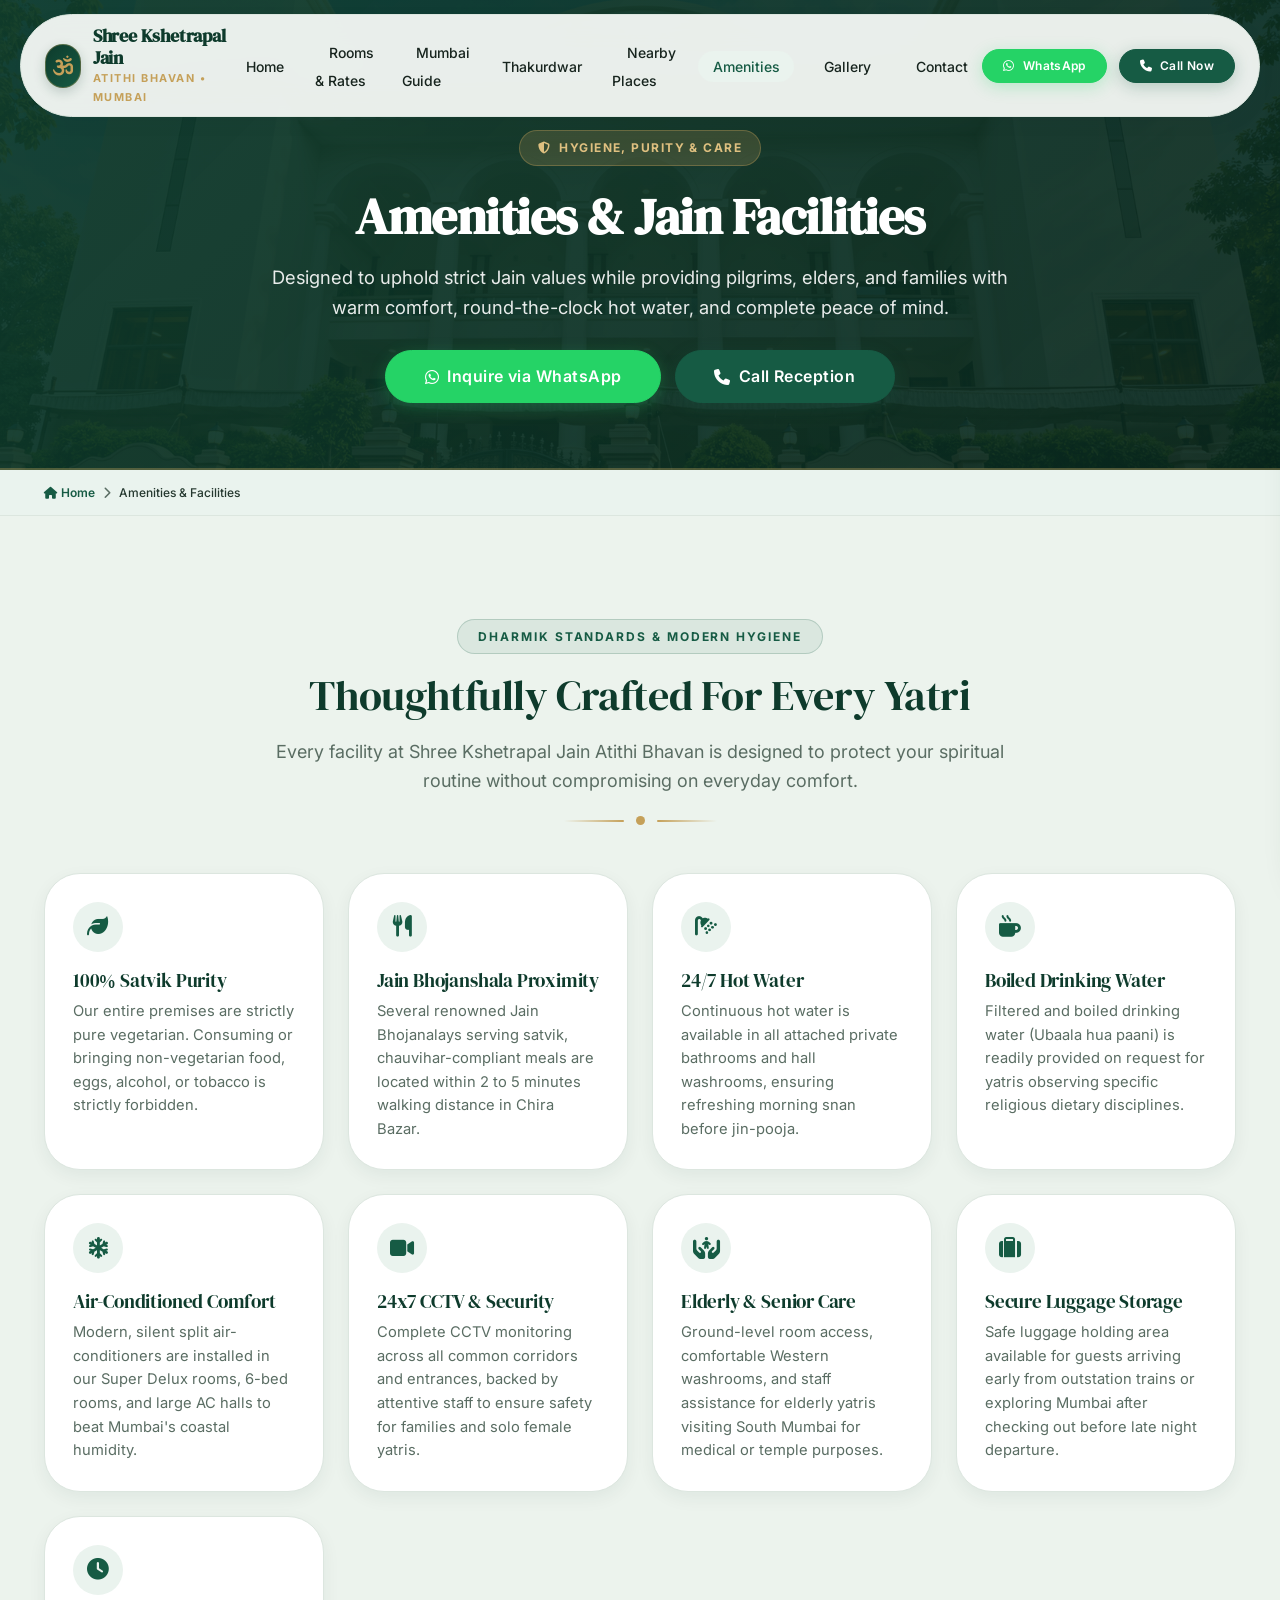
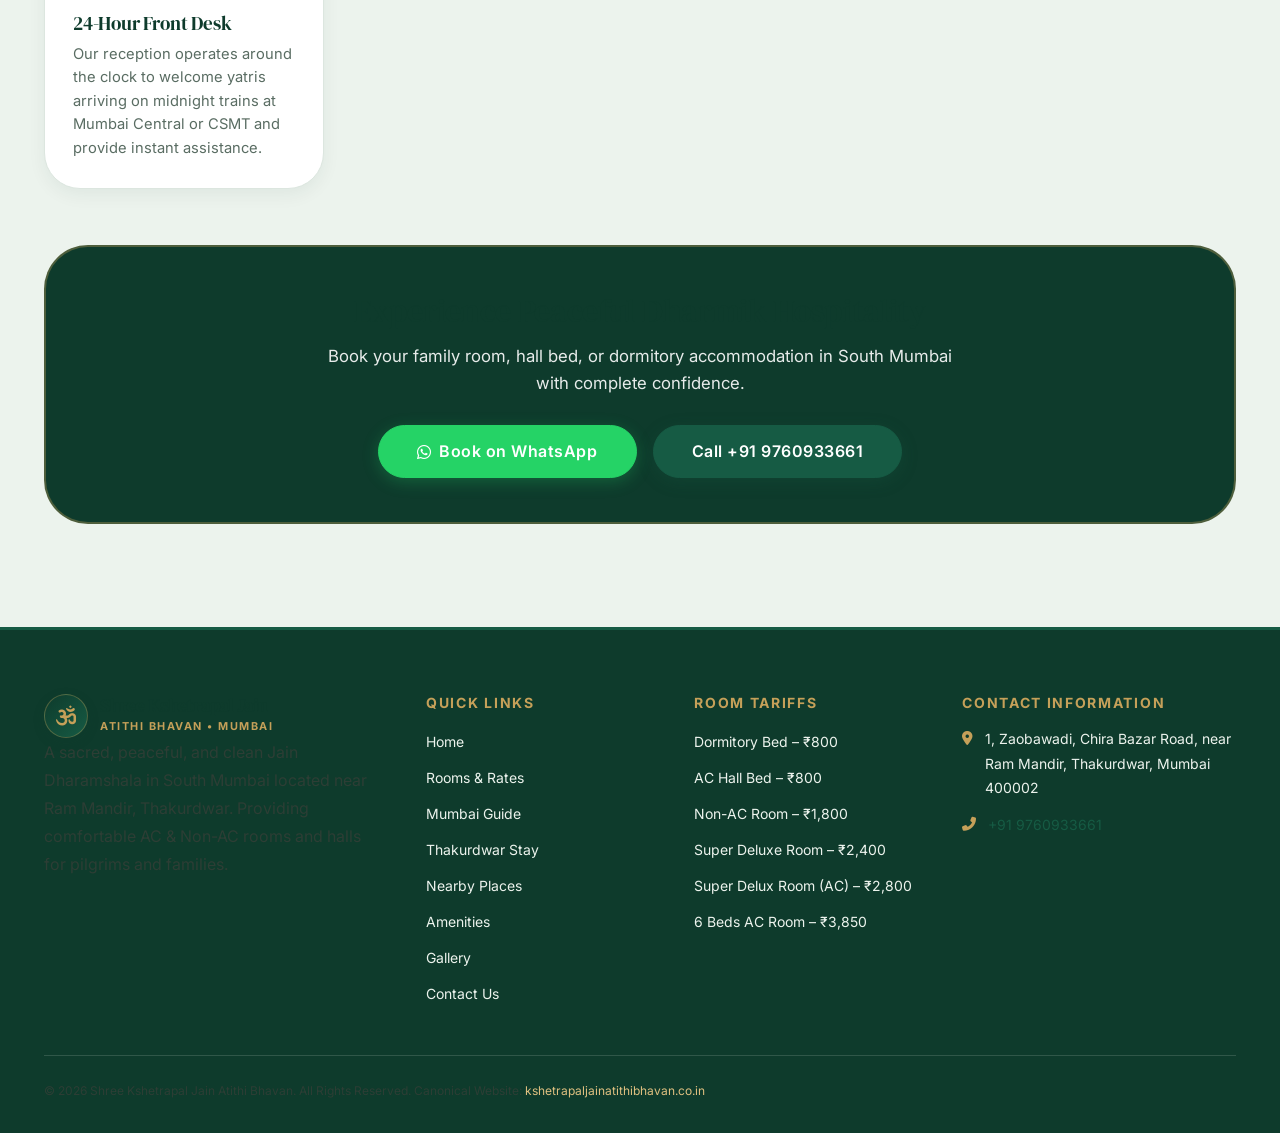
==== amenities/index.html @ 5bf6bfd5 "feat: complete website redesign, canonical domain consolidation, and multi-page local SEO architectu" ====
<!DOCTYPE html>
<html lang="en">
<head>
  <meta charset="UTF-8">
  <meta name="viewport" content="width=device-width, initial-scale=1.0">

  <!-- SEO Meta Tags -->
  <title>Amenities & Jain Facilities | Shree Kshetrapal Jain Atithi Bhavan Mumbai</title>
  <meta name="title" content="Amenities & Jain Facilities | Shree Kshetrapal Jain Atithi Bhavan Mumbai">
  <meta name="description" content="Discover guest amenities at Shree Kshetrapal Jain Atithi Bhavan, Thakurdwar: 24/7 hot water, satvik environment, boiled water, CCTV security, and Jain bhojanshala access.">
  <meta name="keywords" content="Jain friendly accommodation Mumbai, satvik food near Dharamshala, boiled drinking water Jain stay, elder friendly Dharamshala Mumbai, 24 hour hot water Dharamshala">
  <meta name="robots" content="index, follow, max-image-preview:large, max-snippet:-1, max-video-preview:-1">
  <link rel="canonical" href="https://www.kshetrapaljainatithibhavan.co.in/amenities/">

  <!-- Open Graph -->
  <meta property="og:type" content="article">
  <meta property="og:url" content="https://www.kshetrapaljainatithibhavan.co.in/amenities/">
  <meta property="og:title" content="Amenities & Jain Facilities | Shree Kshetrapal Jain Atithi Bhavan Mumbai">
  <meta property="og:description" content="Hygienic, comfortable, and spiritually compliant facilities for yatris and families in South Mumbai.">
  <meta property="og:image" content="https://www.kshetrapaljainatithibhavan.co.in/images/hero-bg.png">

  <!-- Fonts & Icons -->
  <link rel="preconnect" href="https://fonts.googleapis.com">
  <link rel="preconnect" href="https://fonts.gstatic.com" crossorigin>
  <link href="https://fonts.googleapis.com/css2?family=DM+Serif+Display:ital@0;1&family=Inter:wght@300;400;500;600;700&display=swap" rel="stylesheet">
  <link rel="stylesheet" href="https://cdnjs.cloudflare.com/ajax/libs/font-awesome/6.4.0/css/all.min.css">

  <!-- Stylesheets -->
  <link rel="stylesheet" href="../css/variables.css">
  <link rel="stylesheet" href="../css/base.css">
  <link rel="stylesheet" href="../css/components.css">
  <link rel="stylesheet" href="../css/responsive.css">

  <!-- Structured Data: BreadcrumbList -->
  <script type="application/ld+json">
  {
    "@context": "https://schema.org",
    "@type": "BreadcrumbList",
    "itemListElement": [
      {
        "@type": "ListItem",
        "position": 1,
        "name": "Home",
        "item": "https://www.kshetrapaljainatithibhavan.co.in/"
      },
      {
        "@type": "ListItem",
        "position": 2,
        "name": "Amenities & Facilities",
        "item": "https://www.kshetrapaljainatithibhavan.co.in/amenities/"
      }
    ]
  }
  </script>

  <script src="../js/number-change.js"></script>
</head>
<body>

  <!-- Sticky Nav -->
  <nav class="site-nav" id="siteNav">
    <div class="nav-container">
      <a href="../" class="brand-logo" aria-label="Shree Kshetrapal Jain Atithi Bhavan Home">
        <div class="brand-icon"><i class="fas fa-om"></i></div>
        <div class="brand-text">
          <span class="brand-name">Shree Kshetrapal Jain</span>
          <span class="brand-tagline">Atithi Bhavan • Mumbai</span>
        </div>
      </a>

      <ul class="nav-menu" id="navMenu">
        <li><a href="../" class="nav-link">Home</a></li>
        <li><a href="../rooms/" class="nav-link">Rooms & Rates</a></li>
        <li><a href="../jain-accommodation-mumbai/" class="nav-link">Mumbai Guide</a></li>
        <li><a href="../jain-stay-thakurdwar/" class="nav-link">Thakurdwar</a></li>
        <li><a href="../nearby-places/" class="nav-link">Nearby Places</a></li>
        <li><a href="./" class="nav-link active">Amenities</a></li>
        <li><a href="../gallery/" class="nav-link">Gallery</a></li>
        <li><a href="../contact/" class="nav-link">Contact</a></li>
      </ul>

      <div class="nav-actions">
        <a href="https://wa.me/919760933661?text=Hello%2C%20I%20want%20to%20know%20about%20room%20availability%20and%20booking" target="_blank" class="btn btn-whatsapp btn-sm nav-btn-wa" aria-label="Chat on WhatsApp"><i class="fab fa-whatsapp"></i><span class="nav-btn-text"> WhatsApp</span></a>
        <a href="tel:+919760933661" class="btn btn-primary btn-sm nav-btn-call" aria-label="Call Reception"><i class="fas fa-phone"></i><span class="nav-btn-text"> Call Now</span></a>
        <button class="nav-toggle" id="navToggle" aria-label="Toggle Navigation Menu"><i class="fas fa-bars"></i></button>
      </div>
    </div>
  </nav>

  <!-- Mobile Offcanvas Drawer -->
  <div class="drawer-overlay" id="drawerOverlay"></div>
  <aside class="mobile-drawer" id="mobileDrawer" aria-label="Mobile Menu">
    <div class="drawer-header">
      <div class="brand-text">
        <span class="brand-name">Shree Kshetrapal Jain</span>
        <span class="brand-tagline">Atithi Bhavan</span>
      </div>
      <button class="drawer-close" id="drawerClose" aria-label="Close Menu"><i class="fas fa-times"></i></button>
    </div>
    <ul class="drawer-menu">
      <li><a href="../" class="drawer-link"><i class="fas fa-home"></i> <span>Home</span></a></li>
      <li><a href="../rooms/" class="drawer-link"><i class="fas fa-bed"></i> <span>Rooms & Rates</span></a></li>
      <li><a href="../jain-accommodation-mumbai/" class="drawer-link"><i class="fas fa-map-marked-alt"></i> <span>Mumbai Guide</span></a></li>
      <li><a href="../jain-stay-thakurdwar/" class="drawer-link"><i class="fas fa-landmark"></i> <span>Thakurdwar Stay</span></a></li>
      <li><a href="../nearby-places/" class="drawer-link"><i class="fas fa-compass"></i> <span>Nearby Places</span></a></li>
      <li><a href="./" class="drawer-link active"><i class="fas fa-concierge-bell"></i> <span>Amenities</span></a></li>
      <li><a href="../gallery/" class="drawer-link"><i class="fas fa-images"></i> <span>Photo Gallery</span></a></li>
      <li><a href="../faq/" class="drawer-link"><i class="fas fa-question-circle"></i> <span>Pilgrim FAQ</span></a></li>
      <li><a href="../contact/" class="drawer-link"><i class="fas fa-phone-alt"></i> <span>Contact & Directions</span></a></li>
    </ul>
    <div class="drawer-actions">
      <a href="tel:+919760933661" class="btn btn-primary"><i class="fas fa-phone me-2"></i> Call +91 9760933661</a>
      <a href="https://wa.me/919760933661?text=Hello%2C%20I%20want%20to%20know%20about%20room%20availability%20and%20booking" target="_blank" class="btn btn-whatsapp"><i class="fab fa-whatsapp me-2"></i> WhatsApp Booking</a>
    </div>
  </aside>

  <!-- Subpage Hero Banner -->
  <header class="subpage-hero">
    <div class="subpage-hero-container">
      <span class="subpage-badge"><i class="fas fa-shield-halved"></i> Hygiene, Purity & Care</span>
      <h1 class="subpage-title">Amenities & Jain Facilities</h1>
      <p class="subpage-subtitle">Designed to uphold strict Jain values while providing pilgrims, elders, and families with warm comfort, round-the-clock hot water, and complete peace of mind.</p>
      <div class="subpage-actions">
        <a href="https://wa.me/919760933661?text=Hello%2C%20I%20want%20to%20know%20about%20facilities%20at%20Kshetrapal%20Bhavan" target="_blank" class="btn btn-whatsapp btn-lg">
          <i class="fab fa-whatsapp me-2"></i> Inquire via WhatsApp
        </a>
        <a href="tel:+919760933661" class="btn btn-primary btn-lg">
          <i class="fas fa-phone me-2"></i> Call Reception
        </a>
      </div>
    </div>
  </header>

  <!-- Breadcrumbs -->
  <nav class="breadcrumb-bar" aria-label="Breadcrumb">
    <div class="container">
      <ol class="breadcrumbs">
        <li><a href="../"><i class="fas fa-home me-1"></i> Home</a></li>
        <li><i class="fas fa-chevron-right text-xs"></i></li>
        <li class="active" aria-current="page">Amenities & Facilities</li>
      </ol>
    </div>
  </nav>

  <!-- Main Content -->
  <main class="section-padding bg-cream">
    <div class="container">

      <div class="section-header" style="text-align: center; margin-bottom: 3rem;">
        <span class="eyebrow">Dharmik Standards & Modern Hygiene</span>
        <h2 class="section-title">Thoughtfully Crafted For Every Yatri</h2>
        <p class="section-subtitle">Every facility at Shree Kshetrapal Jain Atithi Bhavan is designed to protect your spiritual routine without compromising on everyday comfort.</p>
        <div class="ornament-divider"><span class="ornament-diamond"></span></div>
      </div>

      <div class="amenity-features-grid">

        <div class="amenity-feature-box">
          <div class="amenity-feature-icon"><i class="fas fa-leaf"></i></div>
          <h3 class="amenity-feature-title">100% Satvik Purity</h3>
          <p class="amenity-feature-desc">Our entire premises are strictly pure vegetarian. Consuming or bringing non-vegetarian food, eggs, alcohol, or tobacco is strictly forbidden.</p>
        </div>

        <div class="amenity-feature-box">
          <div class="amenity-feature-icon"><i class="fas fa-utensils"></i></div>
          <h3 class="amenity-feature-title">Jain Bhojanshala Proximity</h3>
          <p class="amenity-feature-desc">Several renowned Jain Bhojanalays serving satvik, chauvihar-compliant meals are located within 2 to 5 minutes walking distance in Chira Bazar.</p>
        </div>

        <div class="amenity-feature-box">
          <div class="amenity-feature-icon"><i class="fas fa-shower"></i></div>
          <h3 class="amenity-feature-title">24/7 Hot Water</h3>
          <p class="amenity-feature-desc">Continuous hot water is available in all attached private bathrooms and hall washrooms, ensuring refreshing morning snan before jin-pooja.</p>
        </div>

        <div class="amenity-feature-box">
          <div class="amenity-feature-icon"><i class="fas fa-mug-hot"></i></div>
          <h3 class="amenity-feature-title">Boiled Drinking Water</h3>
          <p class="amenity-feature-desc">Filtered and boiled drinking water (Ubaala hua paani) is readily provided on request for yatris observing specific religious dietary disciplines.</p>
        </div>

        <div class="amenity-feature-box">
          <div class="amenity-feature-icon"><i class="fas fa-snowflake"></i></div>
          <h3 class="amenity-feature-title">Air-Conditioned Comfort</h3>
          <p class="amenity-feature-desc">Modern, silent split air-conditioners are installed in our Super Delux rooms, 6-bed rooms, and large AC halls to beat Mumbai's coastal humidity.</p>
        </div>

        <div class="amenity-feature-box">
          <div class="amenity-feature-icon"><i class="fas fa-video"></i></div>
          <h3 class="amenity-feature-title">24x7 CCTV & Security</h3>
          <p class="amenity-feature-desc">Complete CCTV monitoring across all common corridors and entrances, backed by attentive staff to ensure safety for families and solo female yatris.</p>
        </div>

        <div class="amenity-feature-box">
          <div class="amenity-feature-icon"><i class="fas fa-hands-holding-child"></i></div>
          <h3 class="amenity-feature-title">Elderly & Senior Care</h3>
          <p class="amenity-feature-desc">Ground-level room access, comfortable Western washrooms, and staff assistance for elderly yatris visiting South Mumbai for medical or temple purposes.</p>
        </div>

        <div class="amenity-feature-box">
          <div class="amenity-feature-icon"><i class="fas fa-suitcase"></i></div>
          <h3 class="amenity-feature-title">Secure Luggage Storage</h3>
          <p class="amenity-feature-desc">Safe luggage holding area available for guests arriving early from outstation trains or exploring Mumbai after checking out before late night departure.</p>
        </div>

        <div class="amenity-feature-box">
          <div class="amenity-feature-icon"><i class="fas fa-clock"></i></div>
          <h3 class="amenity-feature-title">24-Hour Front Desk</h3>
          <p class="amenity-feature-desc">Our reception operates around the clock to welcome yatris arriving on midnight trains at Mumbai Central or CSMT and provide instant assistance.</p>
        </div>

      </div>

      <!-- Action Banner -->
      <div style="background: var(--deep-green); color: var(--white); border-radius: var(--radius-2xl); padding: 2.75rem 2rem; margin-top: 3.5rem; text-align: center; border: 2px solid var(--gold-border);">
        <h3 style="font-family: var(--font-serif); font-size: 2rem; margin-bottom: 0.75rem;">Experience Peaceful Dharmik Hospitality</h3>
        <p style="color: rgba(255,255,255,0.9); font-size: 1.05rem; max-width: 650px; margin: 0 auto 1.75rem; line-height: 1.6;">
          Book your family room, hall bed, or dormitory accommodation in South Mumbai with complete confidence.
        </p>
        <div style="display: flex; flex-wrap: wrap; gap: 1rem; justify-content: center;">
          <a href="https://wa.me/919760933661?text=Hello%2C%20I%20want%20to%20book%20a%20stay%20at%20Shree%20Kshetrapal%20Bhavan" target="_blank" class="btn btn-whatsapp btn-lg">
            <i class="fab fa-whatsapp me-2"></i> Book on WhatsApp
          </a>
          <a href="tel:+919760933661" class="btn btn-primary btn-lg">
            <i class="fas fa-phone me-2"></i> Call +91 9760933661
          </a>
        </div>
      </div>

    </div>
  </main>

  <!-- Footer -->
  <footer class="site-footer">
    <div class="container">
      <div class="footer-grid">
        <div class="footer-col footer-col-brand">
          <div class="brand-logo footer-logo">
            <div class="brand-icon"><i class="fas fa-om"></i></div>
            <div class="brand-text">
              <span class="brand-name">Shree Kshetrapal Jain</span>
              <span class="brand-tagline">Atithi Bhavan • Mumbai</span>
            </div>
          </div>
          <p class="footer-desc">A sacred, peaceful, and clean Jain Dharamshala in South Mumbai located near Ram Mandir, Thakurdwar. Providing comfortable AC & Non-AC rooms and halls for pilgrims and families.</p>
        </div>

        <div class="footer-col">
          <h5>Quick Links</h5>
          <ul class="footer-links">
            <li><a href="../">Home</a></li>
            <li><a href="../rooms/">Rooms & Rates</a></li>
            <li><a href="../jain-accommodation-mumbai/">Mumbai Guide</a></li>
            <li><a href="../jain-stay-thakurdwar/">Thakurdwar Stay</a></li>
            <li><a href="../nearby-places/">Nearby Places</a></li>
            <li><a href="./">Amenities</a></li>
            <li><a href="../gallery/">Gallery</a></li>
            <li><a href="../contact/">Contact Us</a></li>
          </ul>
        </div>

        <div class="footer-col">
          <h5>Room Tariffs</h5>
          <ul class="footer-links">
            <li><a href="../rooms/">Dormitory Bed – ₹800</a></li>
            <li><a href="../rooms/">AC Hall Bed – ₹800</a></li>
            <li><a href="../rooms/">Non-AC Room – ₹1,800</a></li>
            <li><a href="../rooms/">Super Deluxe Room – ₹2,400</a></li>
            <li><a href="../rooms/">Super Delux Room (AC) – ₹2,800</a></li>
            <li><a href="../rooms/">6 Beds AC Room – ₹3,850</a></li>
          </ul>
        </div>

        <div class="footer-col">
          <h5>Contact Information</h5>
          <div class="footer-contact-list">
            <div class="footer-contact-item">
              <i class="fas fa-map-marker-alt"></i>
              <span>1, Zaobawadi, Chira Bazar Road, near Ram Mandir, Thakurdwar, Mumbai 400002</span>
            </div>
            <div class="footer-contact-item">
              <i class="fas fa-phone-alt"></i>
              <span><a href="tel:+919760933661">+91 9760933661</a></span>
            </div>
          </div>
        </div>
      </div>

      <div class="footer-bottom">
        <p>© 2026 Shree Kshetrapal Jain Atithi Bhavan. All Rights Reserved. Canonical Website: <a href="https://www.kshetrapaljainatithibhavan.co.in/" style="color: var(--gold-light);">kshetrapaljainatithibhavan.co.in</a></p>
      </div>
    </div>
  </footer>

  <!-- Mobile Sticky Bottom Bar -->
  <aside class="mobile-sticky-bar" id="mobileStickyBar" aria-label="Mobile Quick Action Bar">
    <div class="mobile-bar-actions">
      <a href="tel:+919760933661" class="mobile-bar-btn mobile-bar-call" aria-label="Call Reception">
        <i class="fas fa-phone-alt"></i>
        <span>Call</span>
      </a>
      <a href="https://wa.me/919760933661?text=Hello%2C%20I%20want%20to%20know%20about%20room%20availability%20and%20booking" target="_blank" class="mobile-bar-btn mobile-bar-wa" aria-label="Chat on WhatsApp">
        <i class="fab fa-whatsapp"></i>
        <span>WhatsApp</span>
      </a>
      <a href="../rooms/" class="mobile-bar-btn mobile-bar-book" aria-label="Browse Rooms">
        <i class="fas fa-bed"></i>
        <span>Rooms</span>
      </a>
    </div>
  </aside>

  <script src="../js/main.js"></script>
</body>
</html>
---- css/variables.css ----
:root {
  /* Green Theme Color Palette */
  --primary-green: #165B44;
  --deep-green: #0E3B2C;
  --green-light: #217B5D;
  --green-dark: #09281E;
  --green-subtle: rgba(22, 91, 68, 0.08);
  --green-tint: #EAF3EE;
  --green-surface: #F2F7F4;

  /* Aliases for semantic usage */
  --primary-burgundy: var(--primary-green);
  --deep-burgundy: var(--deep-green);
  --burgundy-light: var(--green-light);
  --burgundy-dark: var(--green-dark);
  --burgundy-subtle: var(--green-subtle);

  --warm-ivory: #F7FAF7;
  --ivory-surface: #FFFFFF;
  --cream: #ECF3ED;
  --cream-dark: #DEE9E0;
  --cream-subtle: rgba(236, 243, 237, 0.6);

  --antique-gold: #C5A059;
  --gold-light: #DFC080;
  --gold-dark: #9F7C38;
  --gold-subtle: rgba(197, 160, 89, 0.15);
  --gold-border: rgba(197, 160, 89, 0.35);

  --dark-charcoal: #17241E;
  --charcoal-light: #25382F;
  --soft-grey: #5A6D63;
  --border-grey: #DCE6DF;
  --white: #FFFFFF;
  --whatsapp-green: #25D366;
  --whatsapp-hover: #20BA59;

  /* Typography */
  --font-serif: 'DM Serif Display', 'Playfair Display', Georgia, serif;
  --font-sans: 'Inter', -apple-system, BlinkMacSystemFont, "Segoe UI", Roboto, sans-serif;
  --font-ui: 'Inter', sans-serif;

  /* Font Sizes */
  --text-xs: 0.75rem;
  --text-sm: 0.875rem;
  --text-base: 1rem;
  --text-lg: 1.125rem;
  --text-xl: 1.25rem;
  --text-2xl: 1.5rem;
  --text-3xl: 1.875rem;
  --text-4xl: 2.25rem;
  --text-5xl: 3rem;

  /* Spacing */
  --space-1: 0.25rem;
  --space-2: 0.5rem;
  --space-3: 0.75rem;
  --space-4: 1rem;
  --space-5: 1.25rem;
  --space-6: 1.5rem;
  --space-8: 2rem;
  --space-10: 2.5rem;
  --space-12: 3rem;
  --space-16: 4rem;
  --space-20: 5rem;

  /* Elevation & Shadows */
  --shadow-subtle: 0 4px 12px rgba(14, 59, 44, 0.04);
  --shadow-sm: 0 6px 18px rgba(14, 59, 44, 0.06);
  --shadow-md: 0 10px 30px rgba(14, 59, 44, 0.08);
  --shadow-lg: 0 18px 45px rgba(14, 59, 44, 0.12);
  --shadow-xl: 0 26px 60px rgba(14, 59, 44, 0.18);
  --shadow-gold: 0 8px 24px rgba(197, 160, 89, 0.25);

  /* "Rounded Everything" Design Tokens */
  --radius-xs: 12px;
  --radius-sm: 16px;
  --radius-md: 22px;
  --radius-lg: 28px;
  --radius-xl: 36px;
  --radius-2xl: 44px;
  --radius-full: 9999px;

  /* Transitions */
  --transition-fast: 180ms cubic-bezier(0.16, 1, 0.3, 1);
  --transition-base: 300ms cubic-bezier(0.16, 1, 0.3, 1);
  --transition-smooth: 450ms cubic-bezier(0.16, 1, 0.3, 1);

  --max-content: 1240px;
  --header-height: 84px;
}
---- css/base.css ----
/* Modern Reset & Base Styles - Rounded & Green Theme */
*, *::before, *::after {
  box-sizing: border-box;
  margin: 0;
  padding: 0;
}

html {
  scroll-behavior: smooth;
  scroll-padding-top: calc(var(--header-height) + 20px);
  -webkit-font-smoothing: antialiased;
  -moz-osx-font-smoothing: grayscale;
  overflow-x: hidden;
  width: 100%;
  max-width: 100vw;
}

body {
  font-family: var(--font-sans);
  background-color: var(--warm-ivory);
  color: var(--dark-charcoal);
  font-size: var(--text-base);
  line-height: 1.75;
  overflow-x: hidden;
  position: relative;
  width: 100%;
  max-width: 100vw;
}

/* Typography Defaults */
h1, h2, h3, h4, h5, h6 {
  font-family: var(--font-serif);
  color: var(--deep-green);
  font-weight: 400;
  line-height: 1.25;
  letter-spacing: -0.01em;
}

h1 {
  font-size: clamp(2.2rem, 5vw, 3.6rem);
}

h2 {
  font-size: clamp(1.8rem, 3.5vw, 2.6rem);
}

h3 {
  font-size: clamp(1.4rem, 2.5vw, 1.9rem);
}

h4 {
  font-size: clamp(1.15rem, 2vw, 1.4rem);
}

p {
  color: #2D3E35;
  margin-bottom: var(--space-4);
}

p:last-child {
  margin-bottom: 0;
}

a {
  color: var(--primary-green);
  text-decoration: none;
  transition: color var(--transition-fast);
}

a:hover {
  color: var(--green-light);
}

img {
  max-width: 100%;
  height: auto;
  display: block;
}

button, input, select, textarea {
  font-family: inherit;
  font-size: inherit;
}

button {
  cursor: pointer;
  border: none;
  background: none;
}

/* Accessibility Focus Outline */
:focus-visible {
  outline: 2px solid var(--antique-gold);
  outline-offset: 3px;
  border-radius: var(--radius-xs);
}

/* Layout Container */
.container {
  width: 100%;
  max-width: var(--max-content);
  margin-left: auto;
  margin-right: auto;
  padding-left: var(--space-6);
  padding-right: var(--space-6);
}

.container-narrow {
  max-width: 960px;
}

.section-padding {
  padding-top: clamp(4.5rem, 8vw, 7rem);
  padding-bottom: clamp(4.5rem, 8vw, 7rem);
}

.section-padding-sm {
  padding-top: clamp(2.5rem, 5vw, 4rem);
  padding-bottom: clamp(2.5rem, 5vw, 4rem);
}

.bg-cream {
  background-color: var(--cream);
}

.bg-ivory {
  background-color: var(--warm-ivory);
}

.bg-white {
  background-color: var(--white);
}

.bg-green-deep {
  background-color: var(--deep-green);
  color: var(--warm-ivory);
}

/* Section Header Typography */
.section-header {
  text-align: center;
  max-width: 760px;
  margin: 0 auto var(--space-12);
}

.eyebrow {
  display: inline-flex;
  align-items: center;
  gap: var(--space-2);
  font-family: var(--font-ui);
  font-size: var(--text-xs);
  font-weight: 700;
  text-transform: uppercase;
  letter-spacing: 0.16em;
  color: var(--primary-green);
  background: var(--green-subtle);
  padding: 0.4rem 1.25rem;
  border-radius: var(--radius-full);
  margin-bottom: var(--space-4);
  border: 1px solid rgba(22, 91, 68, 0.2);
}

.section-title {
  margin-bottom: var(--space-4);
  position: relative;
}

.section-subtitle {
  font-size: var(--text-lg);
  color: var(--soft-grey);
  line-height: 1.6;
}

/* Rounded Delicate Divider */
.ornament-divider {
  display: flex;
  align-items: center;
  justify-content: center;
  gap: var(--space-3);
  margin: var(--space-5) 0 var(--space-6);
}

.ornament-divider::before,
.ornament-divider::after {
  content: '';
  height: 2px;
  width: 60px;
  border-radius: var(--radius-full);
  background: linear-gradient(90deg, transparent, var(--antique-gold));
}

.ornament-divider::after {
  background: linear-gradient(90deg, var(--antique-gold), transparent);
}

.ornament-diamond {
  width: 9px;
  height: 9px;
  border-radius: var(--radius-full);
  background-color: var(--antique-gold);
}

/* Button Styles - Fully Rounded (Pills) */
.btn {
  display: inline-flex;
  align-items: center;
  justify-content: center;
  gap: var(--space-2);
  font-family: var(--font-ui);
  font-weight: 600;
  font-size: var(--text-sm);
  letter-spacing: 0.03em;
  padding: 0.85rem 1.85rem;
  border-radius: var(--radius-full);
  transition: all var(--transition-base);
  text-decoration: none;
  white-space: nowrap;
  line-height: 1.2;
}

.btn-primary {
  background-color: var(--primary-green);
  color: var(--white);
  border: 1px solid var(--primary-green);
  box-shadow: 0 4px 16px rgba(22, 91, 68, 0.25);
}

.btn-primary:hover {
  background-color: var(--deep-green);
  color: var(--white);
  border-color: var(--deep-green);
  transform: translateY(-2px);
  box-shadow: 0 8px 22px rgba(14, 59, 44, 0.35);
}

.btn-outline {
  background-color: transparent;
  color: var(--primary-green);
  border: 1.5px solid var(--primary-green);
}

.btn-outline:hover {
  background-color: var(--primary-green);
  color: var(--white);
  transform: translateY(-2px);
}

.btn-gold {
  background-color: var(--antique-gold);
  color: var(--white);
  border: 1px solid var(--antique-gold);
  box-shadow: var(--shadow-gold);
}

.btn-gold:hover {
  background-color: var(--gold-dark);
  color: var(--white);
  transform: translateY(-2px);
}

.btn-whatsapp {
  background-color: var(--whatsapp-green);
  color: var(--white);
  border: 1px solid var(--whatsapp-green);
  box-shadow: 0 4px 16px rgba(37, 211, 102, 0.25);
}

.btn-whatsapp:hover {
  background-color: var(--whatsapp-hover);
  color: var(--white);
  transform: translateY(-2px);
  box-shadow: 0 8px 22px rgba(37, 211, 102, 0.35);
}

.btn-sm {
  padding: 0.55rem 1.25rem;
  font-size: var(--text-xs);
}

.btn-lg {
  padding: 1rem 2.4rem;
  font-size: var(--text-base);
}
---- css/components.css ----
/* =========================================================
   COMPONENTS STYLESHEET - GREEN THEME & ROUNDED EVERYTHING
   Shree Kshetrapal Jain Atithi Bhavan
   ========================================================= */

/* --- 1. Sticky Navigation Bar (Rounded Capsule Design) --- */
.site-nav {
  position: fixed;
  top: 14px;
  left: 0;
  right: 0;
  z-index: 1000;
  padding: 0 var(--space-4);
  transition: all var(--transition-base);
}

.nav-container {
  max-width: var(--max-content);
  margin: 0 auto;
  background-color: rgba(247, 250, 247, 0.94);
  backdrop-filter: blur(16px);
  -webkit-backdrop-filter: blur(16px);
  border: 1.5px solid var(--border-grey);
  border-radius: var(--radius-full);
  padding: 0.6rem var(--space-6);
  display: flex;
  align-items: center;
  justify-content: space-between;
  box-shadow: var(--shadow-sm);
  transition: all var(--transition-base);
}

.site-nav.scrolled .nav-container {
  background-color: rgba(255, 255, 255, 0.98);
  box-shadow: 0 8px 28px rgba(14, 59, 44, 0.12);
  border-color: rgba(22, 91, 68, 0.25);
  padding: 0.45rem var(--space-5);
}

.brand-logo {
  display: flex;
  align-items: center;
  gap: var(--space-3);
  text-decoration: none;
}

.brand-icon {
  width: 44px;
  height: 44px;
  background: linear-gradient(135deg, var(--deep-green), var(--primary-green));
  color: var(--antique-gold);
  border-radius: var(--radius-full);
  display: flex;
  align-items: center;
  justify-content: center;
  font-size: 1.25rem;
  border: 1.5px solid var(--gold-border);
  box-shadow: 0 4px 12px rgba(14, 59, 44, 0.2);
}

.brand-text {
  display: flex;
  flex-direction: column;
}

.brand-name {
  font-family: var(--font-serif);
  font-size: 1.15rem;
  font-weight: 600;
  color: var(--deep-green);
  letter-spacing: -0.01em;
  line-height: 1.2;
}

.brand-tagline {
  font-family: var(--font-ui);
  font-size: 0.68rem;
  color: var(--antique-gold);
  text-transform: uppercase;
  letter-spacing: 0.14em;
  font-weight: 700;
}

.nav-menu {
  display: flex;
  align-items: center;
  gap: var(--space-4);
  list-style: none;
}

.nav-link {
  font-family: var(--font-ui);
  font-size: var(--text-sm);
  font-weight: 500;
  color: var(--dark-charcoal);
  text-decoration: none;
  padding: 0.45rem 0.9rem;
  border-radius: var(--radius-full);
  transition: all var(--transition-fast);
}

.nav-link:hover,
.nav-link.active {
  color: var(--primary-green);
  background-color: var(--green-subtle);
}

.nav-actions {
  display: flex;
  align-items: center;
  gap: var(--space-3);
}

.nav-toggle {
  display: none;
  font-size: 1.3rem;
  color: var(--deep-green);
  width: 42px;
  height: 42px;
  border-radius: var(--radius-full);
  background: var(--green-subtle);
  display: none;
  align-items: center;
  justify-content: center;
}

/* Offcanvas Mobile Drawer - Rounded */
.mobile-drawer {
  position: fixed;
  top: 10px;
  bottom: 10px;
  right: -360px;
  width: min(330px, 86vw);
  max-height: calc(100vh - 20px);
  max-height: calc(100dvh - 20px);
  background-color: var(--warm-ivory);
  box-shadow: -8px 0 35px rgba(14, 59, 44, 0.25);
  z-index: 1100;
  display: flex;
  flex-direction: column;
  transition: right var(--transition-smooth);
  padding: var(--space-5) var(--space-5);
  padding-bottom: max(var(--space-5), env(safe-area-inset-bottom));
  border-radius: 28px 0 0 28px;
  border-left: 2px solid var(--border-grey);
  overflow-y: auto;
  -webkit-overflow-scrolling: touch;
}

.mobile-drawer.open {
  right: 0;
}

.drawer-overlay {
  position: fixed;
  inset: 0;
  background-color: rgba(14, 59, 44, 0.45);
  backdrop-filter: blur(6px);
  -webkit-backdrop-filter: blur(6px);
  z-index: 1050;
  opacity: 0;
  pointer-events: none;
  transition: opacity var(--transition-base);
}

.drawer-overlay.open {
  opacity: 1;
  pointer-events: auto;
}

.drawer-header {
  display: flex;
  align-items: center;
  justify-content: space-between;
  padding-bottom: var(--space-4);
  border-bottom: 1px solid var(--border-grey);
  margin-bottom: var(--space-4);
  flex-shrink: 0;
}

.drawer-close {
  width: 40px;
  height: 40px;
  border-radius: var(--radius-full);
  background: var(--green-subtle);
  color: var(--deep-green);
  display: flex;
  align-items: center;
  justify-content: center;
  font-size: 1.15rem;
  transition: all var(--transition-fast);
}

.drawer-close:active {
  transform: scale(0.92);
}

.drawer-menu {
  list-style: none;
  display: flex;
  flex-direction: column;
  gap: var(--space-1);
  margin-bottom: var(--space-5);
}

.drawer-link {
  font-size: var(--text-base);
  font-weight: 600;
  color: var(--deep-green);
  display: flex;
  align-items: center;
  gap: var(--space-3);
  padding: 0.65rem var(--space-4);
  min-height: 46px;
  border-radius: var(--radius-full);
  transition: all var(--transition-fast);
}

.drawer-link i {
  width: 22px;
  text-align: center;
  color: var(--antique-gold);
  font-size: 1rem;
  transition: color var(--transition-fast);
}

.drawer-link:hover,
.drawer-link:active {
  background-color: var(--green-subtle);
  color: var(--primary-green);
}

.drawer-link:hover i,
.drawer-link:active i {
  color: var(--primary-green);
}

.drawer-actions {
  display: flex;
  flex-direction: column;
  gap: var(--space-2);
  margin-top: auto;
  padding-top: var(--space-4);
  border-top: 1px solid var(--border-grey);
  flex-shrink: 0;
}

.drawer-actions .btn {
  width: 100%;
  min-height: 46px;
  justify-content: center;
  font-size: var(--text-sm);
}

/* --- 2. Hero Section --- */
.hero-section {
  position: relative;
  padding-top: calc(var(--header-height) + var(--space-12));
  padding-bottom: var(--space-20);
  background: radial-gradient(circle at 10% 20%, #F4F8F5 0%, #EBF2EC 100%);
  overflow: hidden;
}

.hero-grid {
  display: grid;
  grid-template-columns: 1.15fr 0.85fr;
  gap: var(--space-10);
  align-items: center;
}

.hero-content {
  position: relative;
  z-index: 2;
}

.hero-badge {
  display: inline-flex;
  align-items: center;
  gap: var(--space-2);
  padding: 0.45rem 1.15rem;
  background-color: var(--green-subtle);
  border: 1px solid rgba(22, 91, 68, 0.2);
  border-radius: var(--radius-full);
  font-family: var(--font-ui);
  font-size: var(--text-xs);
  font-weight: 700;
  color: var(--primary-green);
  text-transform: uppercase;
  letter-spacing: 0.12em;
  margin-bottom: var(--space-4);
}

.hero-title {
  margin-bottom: var(--space-4);
  color: var(--deep-green);
}

.hero-subtitle {
  font-size: clamp(1.05rem, 1.8vw, 1.25rem);
  color: var(--dark-charcoal);
  line-height: 1.7;
  margin-bottom: var(--space-8);
  max-width: 620px;
}

.hero-highlights {
  display: flex;
  flex-wrap: wrap;
  gap: var(--space-3);
  margin-bottom: var(--space-8);
}

.highlight-item {
  display: flex;
  align-items: center;
  gap: var(--space-2);
  font-size: var(--text-sm);
  color: var(--deep-green);
  font-weight: 600;
  background-color: var(--white);
  padding: 0.4rem 0.95rem;
  border-radius: var(--radius-full);
  border: 1px solid var(--border-grey);
  box-shadow: var(--shadow-subtle);
}

.highlight-item i {
  color: var(--antique-gold);
}

.hero-actions {
  display: flex;
  flex-wrap: wrap;
  gap: var(--space-4);
  align-items: center;
}

.hero-visual-wrapper {
  position: relative;
}

.hero-image-frame {
  position: relative;
  border-radius: var(--radius-xl);
  overflow: hidden;
  box-shadow: var(--shadow-xl);
  border: 3px solid var(--white);
}

.hero-image-frame img {
  width: 100%;
  height: 480px;
  object-fit: cover;
  display: block;
}

.hero-image-badge {
  position: absolute;
  bottom: var(--space-5);
  left: var(--space-5);
  right: var(--space-5);
  background: rgba(14, 59, 44, 0.9);
  backdrop-filter: blur(10px);
  padding: var(--space-4) var(--space-6);
  border-radius: var(--radius-lg);
  border: 1px solid rgba(197, 160, 89, 0.4);
  color: var(--warm-ivory);
  display: flex;
  align-items: center;
  justify-content: space-between;
}

.hero-badge-title {
  font-family: var(--font-serif);
  font-size: 1.1rem;
  color: var(--warm-ivory);
}

.hero-badge-sub {
  font-size: var(--text-xs);
  color: var(--cream);
}

/* Floating Booking Card - Rounded */
.hero-booking-card {
  margin-top: calc(-1 * var(--space-12));
  position: relative;
  z-index: 10;
}

.booking-card-inner {
  background: var(--white);
  border-radius: var(--radius-xl);
  padding: var(--space-6) var(--space-8);
  box-shadow: var(--shadow-lg);
  border: 1.5px solid var(--border-grey);
  display: grid;
  grid-template-columns: 1.4fr 1fr 1fr auto;
  gap: var(--space-6);
  align-items: center;
}

.booking-field-label {
  font-size: var(--text-xs);
  font-weight: 700;
  text-transform: uppercase;
  letter-spacing: 0.1em;
  color: var(--primary-green);
  margin-bottom: var(--space-1);
}

.booking-field-val {
  font-size: var(--text-sm);
  font-weight: 700;
  color: var(--deep-green);
}

.booking-field-desc {
  font-size: var(--text-xs);
  color: var(--soft-grey);
}

/* --- 3. About & Heritage Section --- */
.about-welcome-card {
  background: var(--white);
  border-radius: var(--radius-xl);
  padding: var(--space-10);
  border: 1.5px solid var(--border-grey);
  box-shadow: var(--shadow-md);
  margin-bottom: var(--space-10);
  display: grid;
  grid-template-columns: 0.95fr 1.05fr;
  gap: var(--space-10);
  align-items: center;
}

.about-visual-box {
  position: relative;
  border-radius: var(--radius-lg);
  overflow: hidden;
  box-shadow: var(--shadow-md);
  border: 2px solid var(--green-tint);
}

.about-visual-box img {
  width: 100%;
  height: 420px;
  object-fit: cover;
}

.about-welcome-content h3 {
  font-size: 1.85rem;
  color: var(--deep-green);
  margin-bottom: var(--space-4);
}

.about-welcome-content p {
  font-size: 1.05rem;
  line-height: 1.8;
  color: var(--dark-charcoal);
  margin-bottom: var(--space-6);
}

.about-features-pills {
  display: flex;
  flex-wrap: wrap;
  gap: var(--space-3);
  margin-bottom: var(--space-8);
}

.about-pill {
  display: inline-flex;
  align-items: center;
  gap: var(--space-2);
  padding: 0.45rem 1rem;
  background-color: var(--green-tint);
  border-radius: var(--radius-full);
  font-size: var(--text-xs);
  font-weight: 700;
  color: var(--deep-green);
}

.about-faq-banner {
  background: linear-gradient(135deg, var(--green-tint), var(--cream));
  border-radius: var(--radius-lg);
  padding: var(--space-6) var(--space-8);
  display: flex;
  align-items: center;
  justify-content: space-between;
  border: 1.5px solid rgba(22, 91, 68, 0.15);
  margin-top: var(--space-6);
}

.about-faq-banner-text h4 {
  font-family: var(--font-serif);
  font-size: 1.25rem;
  color: var(--deep-green);
  margin-bottom: var(--space-1);
}

.about-faq-banner-text p {
  font-size: var(--text-sm);
  color: var(--soft-grey);
  margin: 0;
}

/* --- 4. Rooms Section --- */
.room-rates-quick-strip {
  display: flex;
  flex-wrap: wrap;
  justify-content: center;
  gap: var(--space-3);
  margin-bottom: var(--space-8);
}

.rate-strip-pill {
  background: var(--white);
  border: 1.5px solid rgba(22, 91, 68, 0.18);
  border-radius: var(--radius-full);
  padding: 0.55rem 1.15rem;
  display: flex;
  align-items: center;
  gap: 0.6rem;
  box-shadow: 0 4px 12px rgba(14, 59, 44, 0.05);
  transition: all var(--transition-fast);
}

.rate-strip-pill:hover {
  border-color: var(--primary-green);
  transform: translateY(-2px);
  box-shadow: 0 6px 16px rgba(14, 59, 44, 0.12);
}

.rate-strip-type {
  font-family: var(--font-ui);
  font-size: var(--text-xs);
  font-weight: 600;
  color: var(--deep-green);
}

.rate-strip-price {
  font-family: var(--font-ui);
  font-size: var(--text-sm);
  font-weight: 700;
  color: var(--primary-green);
  background: var(--green-subtle);
  padding: 0.15rem 0.6rem;
  border-radius: var(--radius-full);
}

.rooms-grid {
  display: grid;
  grid-template-columns: repeat(auto-fit, minmax(340px, 1fr));
  gap: var(--space-8);
}

.room-card {
  background: var(--white);
  border-radius: var(--radius-lg);
  overflow: hidden;
  box-shadow: var(--shadow-sm);
  border: 1.5px solid var(--border-grey);
  display: flex;
  flex-direction: column;
  padding: var(--space-3);
  transition: transform var(--transition-base), box-shadow var(--transition-base), border-color var(--transition-base);
}

.room-card:hover {
  transform: translateY(-6px);
  box-shadow: var(--shadow-lg);
  border-color: rgba(22, 91, 68, 0.4);
}

.room-image-wrap {
  position: relative;
  height: 240px;
  overflow: hidden;
  border-radius: var(--radius-md);
  background-color: var(--cream);
}

.room-image-wrap img {
  width: 100%;
  height: 100%;
  object-fit: cover;
  transition: transform 600ms cubic-bezier(0.16, 1, 0.3, 1);
}

.room-card:hover .room-image-wrap img {
  transform: scale(1.05);
}

.room-badge {
  position: absolute;
  top: var(--space-3);
  right: var(--space-3);
  background-color: rgba(14, 59, 44, 0.9);
  backdrop-filter: blur(4px);
  color: var(--white);
  font-size: var(--text-xs);
  font-weight: 600;
  padding: 0.3rem 0.85rem;
  border-radius: var(--radius-full);
  border: 1px solid var(--gold-border);
}

.room-body {
  padding: var(--space-5) var(--space-3) var(--space-3);
  display: flex;
  flex-direction: column;
  flex-grow: 1;
}

.room-title {
  font-family: var(--font-serif);
  font-size: 1.35rem;
  color: var(--deep-green);
  margin-bottom: var(--space-2);
}

.room-desc {
  font-size: var(--text-sm);
  color: var(--soft-grey);
  line-height: 1.6;
  margin-bottom: var(--space-6);
  flex-grow: 1;
}

.room-footer {
  display: flex;
  align-items: center;
  justify-content: space-between;
  padding-top: var(--space-4);
  border-top: 1px solid var(--border-grey);
  margin-top: auto;
}

.room-price-box {
  display: flex;
  flex-direction: column;
}

.room-price-val {
  font-family: var(--font-ui);
  font-size: 1.4rem;
  font-weight: 700;
  color: var(--primary-green);
  line-height: 1;
}

.room-card-actions {
  display: flex;
  gap: var(--space-2);
}

/* Room Detail Modal - Rounded */
.modal-overlay {
  position: fixed;
  inset: 0;
  background-color: rgba(14, 59, 44, 0.6);
  backdrop-filter: blur(8px);
  z-index: 1200;
  display: flex;
  align-items: center;
  justify-content: center;
  padding: var(--space-4);
  opacity: 0;
  pointer-events: none;
  transition: opacity var(--transition-base);
}

.modal-overlay.open {
  opacity: 1;
  pointer-events: auto;
}

.modal-dialog {
  background: var(--white);
  border-radius: var(--radius-xl);
  max-width: 640px;
  width: 100%;
  overflow: hidden;
  box-shadow: var(--shadow-xl);
  border: 2px solid var(--border-grey);
  transform: translateY(20px);
  transition: transform var(--transition-base);
  position: relative;
  padding: var(--space-3);
}

.modal-overlay.open .modal-dialog {
  transform: translateY(0);
}

.modal-close-btn {
  position: absolute;
  top: var(--space-5);
  right: var(--space-5);
  width: 40px;
  height: 40px;
  border-radius: var(--radius-full);
  background: rgba(14, 59, 44, 0.75);
  color: var(--white);
  display: flex;
  align-items: center;
  justify-content: center;
  font-size: 1.1rem;
  z-index: 10;
  transition: background var(--transition-fast);
}

.modal-close-btn:hover {
  background: var(--primary-green);
}

.modal-img-wrap {
  height: 290px;
  border-radius: var(--radius-lg);
  background: var(--cream);
  overflow: hidden;
}

.modal-img-wrap img {
  width: 100%;
  height: 100%;
  object-fit: cover;
}

.modal-body {
  padding: var(--space-5) var(--space-4) var(--space-3);
}

.modal-header-row {
  display: flex;
  align-items: flex-start;
  justify-content: space-between;
  margin-bottom: var(--space-4);
}

.modal-title {
  font-size: 1.55rem;
  color: var(--deep-green);
}

.modal-price {
  font-size: 1.5rem;
  font-weight: 700;
  color: var(--primary-green);
  text-align: right;
}

.modal-desc {
  font-size: var(--text-base);
  color: #384A41;
  line-height: 1.7;
  margin-bottom: var(--space-6);
}

.modal-footer {
  display: flex;
  gap: var(--space-3);
  justify-content: flex-end;
  border-top: 1px solid var(--border-grey);
  padding-top: var(--space-4);
}

/* --- 5. Gallery Section --- */
.gallery-grid {
  display: grid;
  grid-template-columns: repeat(3, 1fr);
  gap: var(--space-5);
}

.gallery-card {
  position: relative;
  border-radius: var(--radius-md);
  overflow: hidden;
  height: 280px;
  cursor: pointer;
  box-shadow: var(--shadow-sm);
  border: 1px solid var(--border-grey);
}

.gallery-card img {
  width: 100%;
  height: 100%;
  object-fit: cover;
  transition: transform 500ms cubic-bezier(0.16, 1, 0.3, 1);
}

.gallery-overlay {
  position: absolute;
  inset: 0;
  background: linear-gradient(180deg, transparent 40%, rgba(14, 59, 44, 0.88) 100%);
  display: flex;
  flex-direction: column;
  justify-content: flex-end;
  padding: var(--space-5);
  opacity: 0;
  transition: opacity var(--transition-base);
}

.gallery-card:hover img {
  transform: scale(1.06);
}

.gallery-card:hover .gallery-overlay {
  opacity: 1;
}

.gallery-icon-box {
  width: 44px;
  height: 44px;
  border-radius: var(--radius-full);
  background: rgba(255, 255, 255, 0.25);
  backdrop-filter: blur(4px);
  color: var(--warm-ivory);
  display: flex;
  align-items: center;
  justify-content: center;
  margin-bottom: var(--space-2);
}

.gallery-caption {
  font-size: var(--text-xs);
  color: var(--warm-ivory);
  font-weight: 600;
}

/* Lightbox Modal */
.lightbox-modal {
  position: fixed;
  inset: 0;
  background: rgba(9, 40, 30, 0.94);
  backdrop-filter: blur(12px);
  z-index: 1300;
  display: flex;
  align-items: center;
  justify-content: center;
  padding: var(--space-6);
  opacity: 0;
  pointer-events: none;
  transition: opacity var(--transition-base);
}

.lightbox-modal.open {
  opacity: 1;
  pointer-events: auto;
}

.lightbox-content {
  position: relative;
  max-width: 90vw;
  max-height: 85vh;
  display: flex;
  flex-direction: column;
  align-items: center;
}

.lightbox-content img {
  max-width: 100%;
  max-height: 80vh;
  object-fit: contain;
  border-radius: var(--radius-lg);
  border: 2px solid var(--white);
  box-shadow: 0 16px 50px rgba(0, 0, 0, 0.5);
}

.lightbox-caption {
  margin-top: var(--space-4);
  color: var(--warm-ivory);
  font-size: var(--text-sm);
  text-align: center;
  max-width: 640px;
  background: rgba(14, 59, 44, 0.6);
  padding: 0.4rem 1.2rem;
  border-radius: var(--radius-full);
}

.lightbox-close {
  position: absolute;
  top: var(--space-6);
  right: var(--space-6);
  width: 44px;
  height: 44px;
  border-radius: var(--radius-full);
  background: rgba(255, 255, 255, 0.15);
  display: flex;
  align-items: center;
  justify-content: center;
  font-size: 1.4rem;
  color: var(--white);
  cursor: pointer;
  z-index: 10;
}

.lightbox-nav {
  position: absolute;
  top: 50%;
  transform: translateY(-50%);
  width: 50px;
  height: 50px;
  border-radius: var(--radius-full);
  background: rgba(255, 255, 255, 0.2);
  backdrop-filter: blur(4px);
  color: var(--white);
  display: flex;
  align-items: center;
  justify-content: center;
  font-size: 1.25rem;
  cursor: pointer;
  transition: background var(--transition-fast);
}

.lightbox-nav:hover {
  background: var(--primary-green);
}

.lightbox-prev {
  left: var(--space-6);
}

.lightbox-next {
  right: var(--space-6);
}

/* --- 6. Testimonials Section --- */
.testimonials-grid {
  display: grid;
  grid-template-columns: repeat(auto-fit, minmax(320px, 1fr));
  gap: var(--space-6);
}

.review-card {
  background: var(--white);
  border-radius: var(--radius-lg);
  padding: var(--space-8);
  border: 1.5px solid var(--border-grey);
  box-shadow: var(--shadow-sm);
  display: flex;
  flex-direction: column;
  transition: transform var(--transition-fast), box-shadow var(--transition-fast);
}

.review-card:hover {
  transform: translateY(-4px);
  box-shadow: var(--shadow-md);
  border-color: rgba(22, 91, 68, 0.3);
}

.review-stars {
  color: var(--antique-gold);
  font-size: 0.95rem;
  margin-bottom: var(--space-4);
  display: flex;
  gap: 3px;
}

.review-quote {
  font-family: var(--font-serif);
  font-size: 1.05rem;
  line-height: 1.65;
  color: var(--dark-charcoal);
  margin-bottom: var(--space-6);
  flex-grow: 1;
}

.reviewer-profile {
  display: flex;
  align-items: center;
  gap: var(--space-3);
  padding-top: var(--space-4);
  border-top: 1px solid var(--border-grey);
}

.reviewer-avatar {
  width: 50px;
  height: 50px;
  border-radius: var(--radius-full);
  object-fit: cover;
  border: 2px solid var(--antique-gold);
}

.reviewer-meta {
  display: flex;
  flex-direction: column;
}

.reviewer-name {
  font-family: var(--font-ui);
  font-weight: 700;
  font-size: var(--text-sm);
  color: var(--deep-green);
}

.reviewer-loc {
  font-size: var(--text-xs);
  color: var(--soft-grey);
}

/* --- 7. FAQ Section (Green & Fully Rounded) --- */
.faq-search-wrapper {
  max-width: 680px;
  margin: 0 auto var(--space-6);
  position: relative;
}

.faq-search-input {
  width: 100%;
  padding: 1.05rem 1.4rem 1.05rem 3.4rem;
  font-family: var(--font-ui);
  font-size: var(--text-base);
  background: var(--white);
  border: 2px solid var(--border-grey);
  border-radius: var(--radius-full);
  color: var(--dark-charcoal);
  box-shadow: var(--shadow-sm);
  transition: all var(--transition-fast);
}

.faq-search-input:focus {
  border-color: var(--primary-green);
  box-shadow: 0 0 0 4px var(--green-subtle);
  outline: none;
}

.faq-search-icon {
  position: absolute;
  top: 50%;
  left: 1.35rem;
  transform: translateY(-50%);
  color: var(--primary-green);
  font-size: 1.15rem;
}

.faq-clear-btn {
  position: absolute;
  top: 50%;
  right: 1.2rem;
  transform: translateY(-50%);
  color: var(--soft-grey);
  font-size: 1.1rem;
  display: none;
  cursor: pointer;
}

.faq-filters {
  display: flex;
  flex-wrap: wrap;
  justify-content: center;
  gap: var(--space-2);
  margin-bottom: var(--space-8);
}

.faq-filter-btn {
  padding: 0.6rem 1.35rem;
  border-radius: var(--radius-full);
  background: var(--white);
  border: 1.5px solid var(--border-grey);
  font-size: var(--text-xs);
  font-weight: 700;
  color: var(--deep-green);
  cursor: pointer;
  transition: all var(--transition-fast);
}

.faq-filter-btn:hover {
  border-color: var(--primary-green);
  background-color: var(--green-subtle);
}

.faq-filter-btn.active {
  background: var(--primary-green);
  color: var(--white);
  border-color: var(--primary-green);
  box-shadow: 0 4px 14px rgba(22, 91, 68, 0.25);
}

.faq-archive-toolbar {
  display: flex;
  align-items: center;
  justify-content: space-between;
  flex-wrap: wrap;
  gap: var(--space-3);
  margin-bottom: var(--space-6);
  padding: 0 var(--space-2);
}

.faq-stats-bar {
  font-size: var(--text-xs);
  color: var(--primary-green);
  font-weight: 700;
  text-transform: uppercase;
  letter-spacing: 0.08em;
  margin-bottom: 0;
}

.btn-faq-toggle-view {
  background: var(--green-tint);
  border: 1.5px solid rgba(22, 91, 68, 0.25);
  color: var(--primary-green);
  font-family: var(--font-ui);
  font-size: var(--text-xs);
  font-weight: 700;
  padding: 0.45rem 1rem;
  border-radius: var(--radius-full);
  cursor: pointer;
  transition: all var(--transition-fast);
  display: inline-flex;
  align-items: center;
  gap: 0.45rem;
}

.btn-faq-toggle-view:hover {
  background: var(--primary-green);
  color: var(--white);
  border-color: var(--primary-green);
  box-shadow: 0 4px 12px rgba(22, 91, 68, 0.2);
}

/* Top 5 Featured FAQs */
.faq-featured-section {
  max-width: 960px;
  margin: 0 auto var(--space-10);
}

.faq-featured-header {
  display: flex;
  align-items: center;
  justify-content: space-between;
  margin-bottom: var(--space-4);
  padding: 0 var(--space-2);
}

.faq-featured-title {
  font-family: var(--font-ui);
  font-size: var(--text-xs);
  font-weight: 700;
  text-transform: uppercase;
  letter-spacing: 0.12em;
  color: var(--primary-green);
  display: flex;
  align-items: center;
  gap: var(--space-2);
}

.faq-featured-badge {
  font-size: var(--text-xs);
  font-weight: 700;
  color: var(--antique-gold);
  background: var(--green-tint);
  padding: 0.3rem 0.85rem;
  border-radius: var(--radius-full);
}

.faq-featured-list {
  display: flex;
  flex-direction: column;
  gap: var(--space-3);
}

/* Dedicated Inner Scroll Archive Box */
.faq-archive-section {
  max-width: 960px;
  margin: 0 auto;
  background: var(--white);
  border: 2px solid var(--border-grey);
  border-radius: var(--radius-xl);
  padding: var(--space-8);
  box-shadow: var(--shadow-md);
  position: relative;
}

.faq-archive-header {
  text-align: center;
  margin-bottom: var(--space-6);
}

.faq-archive-title {
  font-family: var(--font-serif);
  font-size: 1.5rem;
  color: var(--deep-green);
  margin-bottom: var(--space-2);
}

.faq-archive-sub {
  font-size: var(--text-sm);
  color: var(--soft-grey);
}

.faq-scroll-box {
  max-height: 520px;
  overflow-y: auto;
  overflow-x: hidden;
  -webkit-overflow-scrolling: touch;
  overscroll-behavior-y: contain;
  padding-right: var(--space-4);
  padding-bottom: var(--space-2);
  display: flex;
  flex-direction: column;
  gap: var(--space-3);
  scrollbar-width: thin;
  scrollbar-color: var(--primary-green) var(--cream);
  transition: max-height 0.35s ease;
}

.faq-scroll-box.expanded {
  max-height: none !important;
  overflow: visible !important;
  padding-right: 0;
}

.faq-scroll-box::-webkit-scrollbar {
  width: 8px;
}

.faq-scroll-box::-webkit-scrollbar-track {
  background: var(--cream);
  border-radius: var(--radius-full);
}

.faq-scroll-box::-webkit-scrollbar-thumb {
  background: var(--primary-green);
  border-radius: var(--radius-full);
}

.faq-scroll-box::-webkit-scrollbar-thumb:hover {
  background: var(--deep-green);
}

.faq-archive-footer {
  display: flex;
  align-items: center;
  justify-content: space-between;
  flex-wrap: wrap;
  gap: var(--space-3);
  margin-top: var(--space-5);
  padding-top: var(--space-4);
  border-top: 1px dashed var(--border-grey);
}

.faq-scroll-hint {
  display: flex;
  align-items: center;
  justify-content: center;
  gap: var(--space-2);
  font-size: var(--text-xs);
  font-weight: 700;
  color: var(--primary-green);
  text-transform: uppercase;
  letter-spacing: 0.1em;
}

/* Accordion Items - Rounded */
.faq-accordion {
  display: flex;
  flex-direction: column;
  gap: var(--space-3);
  max-width: 960px;
  margin: 0 auto;
}

.faq-item {
  background: var(--white);
  border: 1.5px solid var(--border-grey);
  border-radius: var(--radius-md);
  overflow: hidden;
  box-shadow: var(--shadow-subtle);
  transition: border-color var(--transition-fast), box-shadow var(--transition-fast);
}

.faq-item.active {
  border-color: var(--primary-green);
  box-shadow: var(--shadow-sm);
}

.faq-header {
  padding: var(--space-5) var(--space-6);
  display: flex;
  align-items: center;
  justify-content: space-between;
  gap: var(--space-4);
  cursor: pointer;
  background: var(--white);
  transition: background var(--transition-fast);
}

.faq-header:hover {
  background-color: var(--green-subtle);
}

.faq-q-title {
  font-family: var(--font-serif);
  font-size: 1.1rem;
  color: var(--deep-green);
  line-height: 1.4;
  margin: 0;
}

.faq-badge {
  font-family: var(--font-ui);
  font-size: 0.68rem;
  font-weight: 700;
  text-transform: uppercase;
  padding: 0.2rem 0.65rem;
  border-radius: var(--radius-full);
  background: var(--green-tint);
  color: var(--primary-green);
  margin-right: var(--space-2);
  display: inline-block;
  vertical-align: middle;
}

.faq-chevron {
  width: 32px;
  height: 32px;
  border-radius: var(--radius-full);
  background: var(--green-tint);
  color: var(--deep-green);
  display: flex;
  align-items: center;
  justify-content: center;
  font-size: 0.85rem;
  flex-shrink: 0;
  transition: transform var(--transition-fast), background var(--transition-fast), color var(--transition-fast);
}

.faq-item.active .faq-chevron {
  transform: rotate(180deg);
  background: var(--primary-green);
  color: var(--white);
}

.faq-body {
  max-height: 0;
  overflow: hidden;
  transition: max-height 350ms cubic-bezier(0.16, 1, 0.3, 1);
  background-color: var(--green-surface);
}

.faq-body-content {
  padding: var(--space-4) var(--space-6) var(--space-6);
  font-size: 0.98rem;
  color: #26382F;
  line-height: 1.8;
  border-top: 1px dashed var(--border-grey);
}

.faq-pagination-bar {
  margin-top: var(--space-8);
  display: flex;
  align-items: center;
  justify-content: center;
  gap: var(--space-4);
}

/* --- 8. Location & Directions Section --- */
.location-split {
  display: grid;
  grid-template-columns: 1fr 1fr;
  gap: var(--space-8);
  align-items: center;
}

.location-info-card {
  background: var(--white);
  border-radius: var(--radius-xl);
  padding: var(--space-8);
  border: 1.5px solid var(--border-grey);
  box-shadow: var(--shadow-md);
}

.location-details-list {
  display: flex;
  flex-direction: column;
  gap: var(--space-4);
  margin: var(--space-6) 0;
}

.loc-detail-item {
  display: flex;
  align-items: flex-start;
  gap: var(--space-4);
}

.loc-icon-circle {
  width: 44px;
  height: 44px;
  border-radius: var(--radius-full);
  background-color: var(--green-tint);
  color: var(--primary-green);
  display: flex;
  align-items: center;
  justify-content: center;
  font-size: 1.1rem;
  flex-shrink: 0;
}

.loc-detail-content h5 {
  font-family: var(--font-ui);
  font-size: var(--text-sm);
  font-weight: 700;
  color: var(--deep-green);
  margin-bottom: var(--space-1);
}

.loc-detail-content p {
  font-size: var(--text-sm);
  color: var(--soft-grey);
  margin: 0;
}

.map-frame-wrapper {
  border-radius: var(--radius-xl);
  overflow: hidden;
  box-shadow: var(--shadow-lg);
  border: 3px solid var(--white);
  height: 420px;
}

.map-frame-wrapper iframe {
  width: 100%;
  height: 100%;
  border: 0;
}

/* --- 9. Final Contact & Conversion Section --- */
.contact-banner {
  background: linear-gradient(135deg, var(--deep-green) 0%, var(--primary-green) 100%);
  border-radius: var(--radius-2xl);
  padding: var(--space-12) var(--space-8);
  color: var(--warm-ivory);
  text-align: center;
  position: relative;
  overflow: hidden;
  box-shadow: var(--shadow-xl);
}

.contact-banner::before {
  content: '';
  position: absolute;
  top: -50px;
  right: -50px;
  width: 240px;
  height: 240px;
  border-radius: var(--radius-full);
  background: radial-gradient(circle, rgba(197, 160, 89, 0.3) 0%, transparent 70%);
  pointer-events: none;
}

.contact-banner h2 {
  color: var(--warm-ivory);
  margin-bottom: var(--space-3);
}

.contact-banner p {
  color: var(--cream);
  max-width: 600px;
  margin: 0 auto var(--space-8);
  font-size: var(--text-lg);
}

.contact-banner-actions {
  display: flex;
  flex-wrap: wrap;
  justify-content: center;
  gap: var(--space-4);
  align-items: center;
}

/* --- 10. Footer --- */
.site-footer {
  background-color: var(--deep-green);
  color: var(--cream);
  padding-top: var(--space-16);
  padding-bottom: var(--space-8);
  border-top: 3px solid var(--primary-green);
}

.footer-grid {
  display: grid;
  grid-template-columns: 1.5fr 1fr 1fr 1.2fr;
  gap: var(--space-10);
  margin-bottom: var(--space-12);
}

.footer-brand h4 {
  font-family: var(--font-serif);
  color: var(--warm-ivory);
  font-size: 1.35rem;
  margin-bottom: var(--space-3);
}

.footer-brand p {
  color: var(--cream);
  font-size: var(--text-sm);
  line-height: 1.7;
}

.footer-col h5 {
  font-family: var(--font-ui);
  font-size: var(--text-sm);
  font-weight: 700;
  text-transform: uppercase;
  letter-spacing: 0.12em;
  color: var(--antique-gold);
  margin-bottom: var(--space-4);
}

.footer-links {
  list-style: none;
  display: flex;
  flex-direction: column;
  gap: var(--space-2);
}

.footer-links a {
  color: var(--cream);
  font-size: var(--text-sm);
  transition: color var(--transition-fast);
}

.footer-links a:hover {
  color: var(--antique-gold);
}

.footer-contact-list {
  display: flex;
  flex-direction: column;
  gap: var(--space-3);
  font-size: var(--text-sm);
  color: var(--cream);
}

.footer-contact-item {
  display: flex;
  gap: var(--space-3);
  align-items: flex-start;
}

.footer-contact-item i {
  color: var(--antique-gold);
  margin-top: 4px;
}

.footer-bottom {
  padding-top: var(--space-6);
  border-top: 1px solid rgba(239, 244, 238, 0.15);
  display: flex;
  align-items: center;
  justify-content: space-between;
  font-size: var(--text-xs);
  color: rgba(239, 244, 238, 0.7);
}

/* --- 11. Floating Quick Actions (Desktop & Tablet) --- */
.floating-actions-desktop {
  position: fixed;
  bottom: var(--space-6);
  right: var(--space-6);
  z-index: 900;
  display: flex;
  flex-direction: column;
  gap: var(--space-3);
}

.float-circle-btn {
  width: 54px;
  height: 54px;
  border-radius: var(--radius-full);
  display: flex;
  align-items: center;
  justify-content: center;
  color: var(--white);
  box-shadow: var(--shadow-lg);
  font-size: 1.3rem;
  transition: transform var(--transition-fast), box-shadow var(--transition-fast);
  text-decoration: none;
}

.float-circle-btn:hover {
  transform: translateY(-3px) scale(1.05);
  color: var(--white);
}

.float-wa {
  background-color: var(--whatsapp-green);
}

.float-call {
  background-color: var(--primary-green);
}

.float-map {
  background-color: var(--antique-gold);
}

/* --- 12. Mobile Sticky Bottom Bar (< 768px) --- */
.mobile-sticky-bar {
  display: none;
  position: fixed;
  bottom: max(10px, env(safe-area-inset-bottom));
  left: 10px;
  right: 10px;
  max-width: 460px;
  margin: 0 auto;
  z-index: 1000;
  background-color: rgba(14, 59, 44, 0.94);
  backdrop-filter: blur(16px);
  -webkit-backdrop-filter: blur(16px);
  border: 1.5px solid rgba(197, 160, 89, 0.45);
  border-radius: var(--radius-full);
  padding: 6px 8px;
  box-shadow: 0 10px 30px -5px rgba(0, 0, 0, 0.45), 0 0 16px rgba(197, 160, 89, 0.2);
}

.mobile-bar-actions {
  display: grid;
  grid-template-columns: 1fr 1.15fr 1fr;
  gap: 6px;
  align-items: center;
}

.mobile-bar-btn {
  display: flex;
  align-items: center;
  justify-content: center;
  gap: 6px;
  padding: 0.65rem 0.45rem;
  min-height: 44px;
  border-radius: var(--radius-full);
  font-family: var(--font-ui);
  font-size: var(--text-xs);
  font-weight: 700;
  text-transform: uppercase;
  letter-spacing: 0.04em;
  text-decoration: none;
  text-align: center;
  transition: all var(--transition-fast);
  -webkit-tap-highlight-color: transparent;
  user-select: none;
}

.mobile-bar-btn:active {
  transform: scale(0.94);
}

.mobile-bar-btn i {
  font-size: 0.95rem;
}

.mobile-bar-call {
  background-color: rgba(255, 255, 255, 0.14);
  color: #FFFFFF;
  border: 1px solid rgba(255, 255, 255, 0.22);
}

.mobile-bar-call:hover,
.mobile-bar-call:active {
  background-color: rgba(255, 255, 255, 0.24);
  color: #FFFFFF;
}

.mobile-bar-wa {
  background: linear-gradient(135deg, #25D366, #1EBE5B);
  color: #FFFFFF;
  box-shadow: 0 4px 12px rgba(37, 211, 102, 0.35);
}

.mobile-bar-wa:hover,
.mobile-bar-wa:active {
  background: linear-gradient(135deg, #20BA5A, #19A44F);
  color: #FFFFFF;
}

.mobile-bar-book {
  background: linear-gradient(135deg, #C5A059, #A98338);
  color: #FFFFFF;
  box-shadow: 0 4px 12px rgba(197, 160, 89, 0.35);
}

.mobile-bar-book:hover,
.mobile-bar-book:active {
  background: linear-gradient(135deg, #B59048, #97742A);
  color: #FFFFFF;
}


/* --- 2. Full-Image Hero Section --- */
.hero-section-full {
  position: relative;
  min-height: 86vh;
  display: flex;
  align-items: center;
  justify-content: center;
  padding-top: calc(var(--header-height) + var(--space-12));
  padding-bottom: var(--space-16);
  background: linear-gradient(180deg, rgba(14, 59, 44, 0.35) 0%, rgba(9, 40, 30, 0.2) 45%, rgba(9, 40, 30, 0.48) 100%), url('../images/hero-bg.png') center center/cover no-repeat;
  color: var(--warm-ivory);
  text-align: center;
  overflow: hidden;
}

.hero-full-container {
  max-width: 860px;
  margin: 0 auto;
  position: relative;
  z-index: 2;
  display: flex;
  flex-direction: column;
  align-items: center;
}

.hero-title-full {
  font-size: clamp(2.4rem, 5.5vw, 4.2rem);
  font-family: var(--font-serif);
  color: #FFFFFF;
  margin-bottom: var(--space-4);
  line-height: 1.16;
  text-shadow: 0 2px 20px rgba(0, 0, 0, 0.7), 0 1px 4px rgba(0, 0, 0, 0.85);
}

.hero-subtitle-full {
  font-size: clamp(1.05rem, 1.8vw, 1.25rem);
  color: #FFFFFF;
  line-height: 1.7;
  margin-bottom: var(--space-8);
  max-width: 720px;
  text-shadow: 0 2px 14px rgba(0, 0, 0, 0.7), 0 1px 3px rgba(0, 0, 0, 0.8);
}

.hero-actions-full {
  display: flex;
  flex-wrap: wrap;
  justify-content: center;
  gap: var(--space-4);
  align-items: center;
}

.btn-hero-book {
  background-color: #25D366;
  color: #FFFFFF;
  border: 1px solid #25D366;
  border-radius: var(--radius-full);
  font-family: var(--font-ui);
  font-weight: 700;
  font-size: 1.05rem;
  padding: 0.9rem 2.4rem;
  display: inline-flex;
  align-items: center;
  justify-content: center;
  box-shadow: 0 8px 25px rgba(37, 211, 102, 0.45);
  transition: all var(--transition-base);
  text-decoration: none;
}

.btn-hero-book:hover {
  background-color: #20BA5A;
  color: #FFFFFF;
  transform: translateY(-3px) scale(1.02);
  box-shadow: 0 12px 32px rgba(37, 211, 102, 0.55);
}

.btn-hero-call {
  background: rgba(255, 255, 255, 0.22);
  backdrop-filter: blur(12px);
  -webkit-backdrop-filter: blur(12px);
  color: #FFFFFF;
  border: 1.5px solid rgba(255, 255, 255, 0.75);
  border-radius: var(--radius-full);
  font-family: var(--font-ui);
  font-weight: 700;
  font-size: 1.05rem;
  padding: 0.9rem 2.4rem;
  display: inline-flex;
  align-items: center;
  justify-content: center;
  box-shadow: 0 8px 25px rgba(0, 0, 0, 0.25);
  transition: all var(--transition-base);
  text-decoration: none;
}

.btn-hero-call:hover {
  background: #FFFFFF;
  color: var(--deep-green);
  border-color: #FFFFFF;
  transform: translateY(-3px) scale(1.02);
  box-shadow: 0 12px 32px rgba(255, 255, 255, 0.4);
}


/* --- 6. Redesigned Reviews / Testimonials Section --- */
.reviews-section-redesigned {
  background-color: var(--cream);
  background-image: 
    radial-gradient(circle at 15% 15%, rgba(22, 91, 68, 0.04) 0%, transparent 45%),
    radial-gradient(circle at 85% 85%, rgba(197, 160, 89, 0.05) 0%, transparent 50%);
  position: relative;
  overflow: hidden;
}

/* Trust & Rating Dashboard */
.reviews-trust-dashboard {
  display: flex;
  flex-direction: column;
  align-items: center;
  gap: 1.25rem;
  margin-bottom: 2.75rem;
}

.reviews-score-capsule {
  display: inline-flex;
  align-items: center;
  gap: 1.25rem;
  padding: 0.75rem 2rem;
  background: var(--white);
  border-radius: var(--radius-full);
  border: 1.5px solid rgba(22, 91, 68, 0.15);
  box-shadow: 0 4px 20px rgba(14, 59, 44, 0.06);
  flex-wrap: wrap;
  justify-content: center;
}

.reviews-score-hero {
  display: flex;
  align-items: center;
  gap: 0.6rem;
  font-family: var(--font-ui);
  font-weight: 800;
  font-size: 1.4rem;
  color: var(--deep-green);
  line-height: 1;
}

.reviews-score-stars {
  color: var(--antique-gold);
  font-size: 1.15rem;
  display: flex;
  gap: 3px;
}

.reviews-trust-divider {
  width: 1px;
  height: 24px;
  background-color: var(--border-grey);
}

.reviews-trust-label {
  font-size: var(--text-sm);
  color: var(--dark-charcoal);
  font-weight: 600;
  letter-spacing: 0.01em;
}

.reviews-trust-chips {
  display: flex;
  flex-wrap: wrap;
  justify-content: center;
  gap: 0.75rem;
}

.trust-chip {
  background: rgba(22, 91, 68, 0.06);
  color: var(--deep-green);
  border: 1px solid rgba(22, 91, 68, 0.14);
  padding: 0.4rem 1.15rem;
  border-radius: var(--radius-full);
  font-size: 0.8rem;
  font-weight: 600;
  display: inline-flex;
  align-items: center;
  gap: 0.45rem;
  transition: all var(--transition-fast);
}

.trust-chip:hover {
  background: rgba(22, 91, 68, 0.12);
  transform: translateY(-1px);
}

/* Outer Carousel Frame */
.reviews-carousel-outer {
  position: relative;
  max-width: 1200px;
  margin: 0 auto;
  padding: 0 1rem;
}

/* Viewport and Track */
.reviews-viewport {
  overflow: hidden;
  border-radius: var(--radius-2xl);
  padding: 0.75rem 0.25rem 1.25rem 0.25rem;
}

.reviews-track {
  display: flex;
  gap: 1.5rem;
  transition: transform 0.45s cubic-bezier(0.25, 1, 0.5, 1);
  will-change: transform;
}

/* Individual Luxury Card */
.review-card-luxury {
  flex: 0 0 calc((100% - 3rem) / 3);
  background: var(--white);
  border-radius: var(--radius-2xl);
  padding: 2.2rem 2rem 1.8rem 2rem;
  border: 1.5px solid rgba(22, 91, 68, 0.12);
  box-shadow: 0 8px 24px rgba(14, 59, 44, 0.06);
  display: flex;
  flex-direction: column;
  position: relative;
  overflow: hidden;
  transition: transform 0.35s cubic-bezier(0.2, 0.8, 0.2, 1), box-shadow 0.35s ease, border-color 0.35s ease;
  user-select: none;
}

.review-card-luxury::before {
  content: "";
  position: absolute;
  top: 0;
  left: 0;
  right: 0;
  height: 5px;
  background: linear-gradient(90deg, var(--antique-gold), var(--primary-green));
  opacity: 0;
  transition: opacity var(--transition-base);
}

.review-card-luxury:hover {
  transform: translateY(-8px);
  box-shadow: 0 18px 40px rgba(14, 59, 44, 0.12);
  border-color: rgba(22, 91, 68, 0.35);
}

.review-card-luxury:hover::before {
  opacity: 1;
}

/* Card Header */
.review-top-bar {
  display: flex;
  align-items: center;
  justify-content: space-between;
  margin-bottom: 1.25rem;
}

.review-stars-luxury {
  color: var(--antique-gold);
  font-size: 0.95rem;
  display: flex;
  gap: 3px;
}

.review-verified-pill {
  display: inline-flex;
  align-items: center;
  gap: 0.4rem;
  background-color: var(--green-tint);
  color: var(--deep-green);
  font-family: var(--font-ui);
  font-size: 0.72rem;
  font-weight: 700;
  text-transform: uppercase;
  letter-spacing: 0.04em;
  padding: 0.3rem 0.85rem;
  border-radius: var(--radius-full);
  border: 1px solid rgba(22, 91, 68, 0.15);
}

/* Quote Icon & Content */
.review-quote-mark {
  font-size: 2.2rem;
  color: rgba(197, 160, 89, 0.3);
  line-height: 1;
  margin-bottom: 0.75rem;
  height: 28px;
}

.review-quote-text {
  font-family: var(--font-body);
  font-size: 1.02rem;
  line-height: 1.7;
  color: var(--dark-charcoal);
  margin-bottom: 1.75rem;
  flex-grow: 1;
  font-style: italic;
}

/* Card Footer */
.reviewer-footer-luxury {
  display: flex;
  align-items: center;
  justify-content: space-between;
  padding-top: 1.25rem;
  border-top: 1px solid rgba(22, 91, 68, 0.09);
  gap: 0.75rem;
}

.reviewer-profile-left {
  display: flex;
  align-items: center;
  gap: 0.85rem;
}

.reviewer-avatar-luxury {
  width: 52px;
  height: 52px;
  border-radius: var(--radius-full);
  object-fit: cover;
  border: 2px solid var(--antique-gold);
  box-shadow: 0 4px 12px rgba(0, 0, 0, 0.09);
  flex-shrink: 0;
  background-color: var(--ivory);
}

.reviewer-details {
  display: flex;
  flex-direction: column;
}

.reviewer-name-luxury {
  font-family: var(--font-ui);
  font-weight: 700;
  font-size: 1rem;
  color: var(--deep-green);
  margin: 0 0 2px 0;
  line-height: 1.2;
}

.reviewer-stay-label {
  font-size: 0.75rem;
  color: var(--soft-grey);
  font-weight: 500;
}

.reviewer-city-pill {
  font-size: 0.75rem;
  font-weight: 700;
  color: var(--deep-green);
  background: var(--cream);
  border: 1px solid rgba(22, 91, 68, 0.15);
  padding: 0.35rem 0.9rem;
  border-radius: var(--radius-full);
  display: inline-flex;
  align-items: center;
  gap: 0.35rem;
  white-space: nowrap;
}

/* Navigation Arrows */
.review-nav-btn {
  position: absolute;
  top: 50%;
  transform: translateY(-50%);
  z-index: 10;
  width: 48px;
  height: 48px;
  border-radius: var(--radius-full);
  background: var(--white);
  border: 1.5px solid rgba(22, 91, 68, 0.2);
  color: var(--deep-green);
  font-size: 1.1rem;
  display: flex;
  align-items: center;
  justify-content: center;
  cursor: pointer;
  box-shadow: 0 6px 18px rgba(14, 59, 44, 0.08);
  transition: all var(--transition-base);
}

.review-nav-btn:hover {
  background: var(--primary-green);
  color: var(--white);
  border-color: var(--primary-green);
  transform: translateY(-50%) scale(1.08);
  box-shadow: 0 8px 24px rgba(22, 91, 68, 0.28);
}

.review-nav-btn.review-prev {
  left: -20px;
}

.review-nav-btn.review-next {
  right: -20px;
}

/* Dots Indicators */
.reviews-dots-wrap {
  display: flex;
  align-items: center;
  justify-content: center;
  gap: 0.6rem;
  margin-top: 2rem;
}

.review-dot {
  width: 12px;
  height: 12px;
  border-radius: var(--radius-full);
  background: rgba(22, 91, 68, 0.2);
  border: none;
  cursor: pointer;
  padding: 0;
  transition: all 0.35s cubic-bezier(0.2, 0.8, 0.2, 1);
}

.review-dot:hover {
  background: rgba(22, 91, 68, 0.5);
}

.review-dot.active {
  width: 34px;
  background: var(--primary-green);
  box-shadow: 0 2px 8px rgba(22, 91, 68, 0.3);
}

/* Bottom Reassurance Banner */
.reviews-reassurance-banner {
  margin-top: 3.5rem;
  background: linear-gradient(135deg, var(--deep-green) 0%, var(--primary-green) 100%);
  border-radius: var(--radius-2xl);
  padding: 2.25rem 3rem;
  color: var(--white);
  display: flex;
  align-items: center;
  justify-content: space-between;
  gap: 2rem;
  box-shadow: var(--shadow-md);
  position: relative;
  overflow: hidden;
}

.reviews-reassurance-banner::before {
  content: "";
  position: absolute;
  right: -60px;
  top: -60px;
  width: 200px;
  height: 200px;
  background: radial-gradient(circle, rgba(255, 255, 255, 0.12) 0%, transparent 70%);
  border-radius: 50%;
  pointer-events: none;
}

.reassurance-content {
  max-width: 650px;
  position: relative;
  z-index: 2;
}

.reassurance-title {
  font-family: var(--font-serif);
  font-size: 1.45rem;
  margin-bottom: 0.4rem;
  color: var(--white);
}

.reassurance-desc {
  font-size: 0.95rem;
  color: rgba(255, 255, 255, 0.88);
  line-height: 1.5;
  margin: 0;
}

.reassurance-actions {
  display: flex;
  align-items: center;
  gap: 1rem;
  flex-shrink: 0;
  position: relative;
  z-index: 2;
}

.btn-reassurance-cta {
  display: inline-flex;
  align-items: center;
  justify-content: center;
  padding: 0.75rem 1.6rem;
  background: var(--white);
  color: var(--deep-green);
  border-radius: var(--radius-full);
  font-family: var(--font-ui);
  font-weight: 700;
  font-size: var(--text-sm);
  box-shadow: 0 4px 15px rgba(0, 0, 0, 0.15);
  transition: all var(--transition-base);
  text-decoration: none;
}

.btn-reassurance-cta:hover {
  background: var(--antique-gold);
  color: var(--white);
  transform: translateY(-2px);
  box-shadow: 0 6px 20px rgba(0, 0, 0, 0.2);
}

.btn-reassurance-call {
  display: inline-flex;
  align-items: center;
  justify-content: center;
  padding: 0.75rem 1.4rem;
  background: rgba(255, 255, 255, 0.15);
  color: var(--white);
  border: 1.5px solid rgba(255, 255, 255, 0.35);
  border-radius: var(--radius-full);
  font-family: var(--font-ui);
  font-weight: 600;
  font-size: var(--text-sm);
  transition: all var(--transition-base);
  text-decoration: none;
}

.btn-reassurance-call:hover {
  background: rgba(255, 255, 255, 0.28);
  color: var(--white);
  border-color: rgba(255, 255, 255, 0.6);
  transform: translateY(-2px);
}

/* =========================================================
   SUBPAGE & SEO ARCHITECTURE COMPONENTS
   ========================================================= */

/* --- Subpage Page Hero Banner --- */
.subpage-hero {
  position: relative;
  background: linear-gradient(135deg, rgba(14, 59, 44, 0.95), rgba(9, 40, 30, 0.92)), url('../images/hero-bg.png') center/cover no-repeat;
  color: var(--white);
  padding: 130px var(--space-4) 65px;
  text-align: center;
  border-bottom: 2px solid var(--gold-border);
}

.subpage-hero-container {
  max-width: 900px;
  margin: 0 auto;
}

.subpage-badge {
  display: inline-flex;
  align-items: center;
  gap: 0.5rem;
  background: rgba(197, 160, 89, 0.2);
  border: 1px solid var(--gold-border);
  color: var(--gold-light);
  font-family: var(--font-ui);
  font-size: var(--text-xs);
  font-weight: 700;
  text-transform: uppercase;
  letter-spacing: 0.12em;
  padding: 0.4rem 1.1rem;
  border-radius: var(--radius-full);
  margin-bottom: 1.25rem;
}

.subpage-title {
  font-family: var(--font-serif);
  font-size: clamp(2rem, 4vw, 3.2rem);
  font-weight: 700;
  color: var(--white);
  line-height: 1.2;
  margin-bottom: 1rem;
}

.subpage-subtitle {
  font-size: clamp(1rem, 2vw, 1.15rem);
  color: rgba(255, 255, 255, 0.9);
  line-height: 1.6;
  margin-bottom: 1.75rem;
  max-width: 780px;
  margin-left: auto;
  margin-right: auto;
}

.subpage-actions {
  display: flex;
  flex-wrap: wrap;
  align-items: center;
  justify-content: center;
  gap: 0.85rem;
}

/* --- Breadcrumb Navigation --- */
.breadcrumb-bar {
  background: var(--green-tint);
  border-bottom: 1px solid var(--border-grey);
  padding: 0.75rem 0;
  font-size: var(--text-xs);
}

.breadcrumbs {
  display: flex;
  align-items: center;
  flex-wrap: wrap;
  gap: 0.5rem;
  list-style: none;
  margin: 0;
  padding: 0;
  color: var(--soft-grey);
}

.breadcrumbs li {
  display: inline-flex;
  align-items: center;
  gap: 0.5rem;
}

.breadcrumbs li a {
  color: var(--primary-green);
  text-decoration: none;
  font-weight: 600;
  transition: color var(--transition-fast);
}

.breadcrumbs li a:hover {
  color: var(--antique-gold);
  text-decoration: underline;
}

.breadcrumbs li.active {
  color: var(--charcoal-light);
  font-weight: 500;
}

/* --- Editorial & Guide Layouts --- */
.guide-content-wrap {
  display: grid;
  grid-template-columns: 2fr 1fr;
  gap: 2.5rem;
  margin-top: 2rem;
}

@media (max-width: 991px) {
  .guide-content-wrap {
    grid-template-columns: 1fr;
  }
}

.guide-main-card {
  background: var(--white);
  border: 1px solid var(--border-grey);
  border-radius: var(--radius-2xl);
  padding: 2.5rem;
  box-shadow: var(--shadow-sm);
  margin-bottom: 2rem;
}

.guide-main-card h2, .guide-main-card h3 {
  font-family: var(--font-serif);
  color: var(--deep-green);
  margin-top: 1.75rem;
  margin-bottom: 0.75rem;
}

.guide-main-card h2:first-child, .guide-main-card h3:first-child {
  margin-top: 0;
}

.guide-main-card p {
  color: #384841;
  line-height: 1.75;
  font-size: 1.02rem;
  margin-bottom: 1.25rem;
}

.guide-sidebar-card {
  background: var(--white);
  border: 1.5px solid var(--border-grey);
  border-radius: var(--radius-xl);
  padding: 1.75rem;
  box-shadow: var(--shadow-sm);
  margin-bottom: 1.5rem;
  position: sticky;
  top: 90px;
}

.sidebar-title {
  font-family: var(--font-serif);
  color: var(--deep-green);
  font-size: 1.25rem;
  margin-bottom: 1rem;
  padding-bottom: 0.5rem;
  border-bottom: 2px solid var(--gold-border);
}

.sidebar-contact-list {
  list-style: none;
  padding: 0;
  margin: 0 0 1.5rem;
}

.sidebar-contact-list li {
  display: flex;
  gap: 0.75rem;
  margin-bottom: 0.85rem;
  font-size: var(--text-sm);
  color: var(--dark-charcoal);
  line-height: 1.5;
}

.sidebar-contact-list li i {
  color: var(--antique-gold);
  margin-top: 0.2rem;
  flex-shrink: 0;
}

/* --- Distance & Landmark Cards --- */
.places-category-title {
  font-family: var(--font-serif);
  font-size: 1.6rem;
  color: var(--deep-green);
  margin-bottom: 1.25rem;
  display: flex;
  align-items: center;
  gap: 0.75rem;
}

.places-grid {
  display: grid;
  grid-template-columns: repeat(auto-fill, minmax(310px, 1fr));
  gap: 1.5rem;
  margin-bottom: 2.75rem;
}

.place-card {
  background: var(--white);
  border: 1.5px solid var(--border-grey);
  border-radius: var(--radius-xl);
  padding: 1.5rem;
  box-shadow: var(--shadow-sm);
  transition: all var(--transition-base);
  display: flex;
  flex-direction: column;
  justify-content: space-between;
}

.place-card:hover {
  transform: translateY(-4px);
  border-color: var(--primary-green);
  box-shadow: var(--shadow-md);
}

.place-header {
  display: flex;
  justify-content: space-between;
  align-items: flex-start;
  gap: 0.75rem;
  margin-bottom: 0.75rem;
}

.place-name {
  font-family: var(--font-serif);
  font-size: 1.25rem;
  color: var(--deep-green);
  margin: 0;
}

.place-dist-badge {
  background: var(--green-tint);
  border: 1px solid rgba(22, 91, 68, 0.2);
  color: var(--primary-green);
  font-size: 0.75rem;
  font-weight: 700;
  padding: 0.3rem 0.65rem;
  border-radius: var(--radius-full);
  white-space: nowrap;
}

.place-desc {
  font-size: 0.92rem;
  color: var(--soft-grey);
  line-height: 1.55;
  margin-bottom: 1.25rem;
}

.place-footer {
  display: flex;
  align-items: center;
  justify-content: space-between;
  border-top: 1px solid var(--border-grey);
  padding-top: 0.85rem;
  font-size: 0.85rem;
}

.place-time {
  color: var(--antique-gold);
  font-weight: 600;
  display: flex;
  align-items: center;
  gap: 0.35rem;
}

.place-map-link {
  color: var(--primary-green);
  text-decoration: none;
  font-weight: 600;
  display: inline-flex;
  align-items: center;
  gap: 0.35rem;
  transition: color var(--transition-fast);
}

.place-map-link:hover {
  color: var(--antique-gold);
  text-decoration: underline;
}

/* --- Amenities Grid --- */
.amenity-features-grid {
  display: grid;
  grid-template-columns: repeat(auto-fill, minmax(280px, 1fr));
  gap: 1.5rem;
}

.amenity-feature-box {
  background: var(--white);
  border: 1px solid var(--border-grey);
  border-radius: var(--radius-xl);
  padding: 1.75rem;
  box-shadow: var(--shadow-sm);
  transition: all var(--transition-base);
}

.amenity-feature-box:hover {
  transform: translateY(-3px);
  border-color: var(--antique-gold);
  box-shadow: var(--shadow-md);
}

.amenity-feature-icon {
  width: 50px;
  height: 50px;
  background: var(--green-tint);
  border-radius: var(--radius-full);
  display: flex;
  align-items: center;
  justify-content: center;
  color: var(--primary-green);
  font-size: 1.35rem;
  margin-bottom: 1rem;
}

.amenity-feature-title {
  font-family: var(--font-serif);
  font-size: 1.2rem;
  color: var(--deep-green);
  margin-bottom: 0.5rem;
}

.amenity-feature-desc {
  font-size: 0.92rem;
  color: var(--soft-grey);
  line-height: 1.6;
  margin: 0;
}

/* --- Clean Navigation Enhancement --- */
.nav-link.active, .nav-link:hover {
  color: var(--primary-green);
  background-color: var(--green-tint);
}
---- css/responsive.css ----
/* =========================================================
   RESPONSIVE STYLESHEET - GREEN & ROUNDED THEME
   Mobile First Optimized: 1200px, 1024px, 768px, 640px, 480px, 380px, 360px
   Shree Kshetrapal Jain Atithi Bhavan
   ========================================================= */

/* --- Large Desktop / Laptops (<= 1200px) --- */
@media (max-width: 1200px) {
  .hero-grid {
    grid-template-columns: 1fr 1fr;
    gap: var(--space-6);
  }

  .booking-card-inner {
    grid-template-columns: 1fr 1fr auto;
    gap: var(--space-4);
  }

  .footer-grid {
    grid-template-columns: 1.4fr 1fr 1fr 1fr;
    gap: var(--space-8);
  }

  .about-welcome-card {
    grid-template-columns: 1fr;
  }
}

/* --- Tablets & Smaller Laptops (<= 1024px) --- */
@media (max-width: 1024px) {
  .nav-menu {
    gap: var(--space-2);
  }

  .hero-grid {
    grid-template-columns: 1fr;
    gap: var(--space-8);
    text-align: center;
  }

  .hero-content {
    display: flex;
    flex-direction: column;
    align-items: center;
  }

  .hero-highlights {
    justify-content: center;
  }

  .hero-actions {
    justify-content: center;
  }

  .hero-image-frame img {
    height: 380px;
  }

  .about-welcome-card {
    grid-template-columns: 1fr;
    padding: var(--space-8);
  }

  .about-visual-box img {
    height: 320px;
  }

  .gallery-grid {
    grid-template-columns: repeat(2, 1fr);
  }

  .location-split {
    grid-template-columns: 1fr;
    gap: var(--space-6);
  }

  .footer-grid {
    grid-template-columns: 1fr 1fr;
    gap: var(--space-8);
  }

  .review-card-luxury {
    flex: 0 0 calc((100% - 1.5rem) / 2);
  }

  .review-nav-btn.review-prev {
    left: -12px;
  }

  .review-nav-btn.review-next {
    right: -12px;
  }
}

/* --- Mobile & Tablet Portrait (<= 768px) --- */
@media (max-width: 768px) {
  :root {
    --header-height: 68px;
  }

  html,
  body {
    overflow-x: hidden !important;
    width: 100% !important;
    max-width: 100vw !important;
  }

  body {
    padding-bottom: calc(84px + env(safe-area-inset-bottom)) !important; /* Generous clearance for floating mobile bar */
  }

  /* Prevent iOS Safari from auto-zooming on input focus */
  input,
  select,
  textarea {
    font-size: 16px !important;
  }

  .section-padding {
    padding: 3.5rem 0;
  }

  .container {
    padding-left: 14px;
    padding-right: 14px;
  }

  /* 1. Mobile Capsule Navbar */
  .site-nav {
    top: 8px;
    padding: 0 10px;
  }

  .nav-container {
    padding: 0.38rem 0.85rem;
    border-radius: var(--radius-full);
  }

  .brand-logo {
    gap: 0.6rem;
    min-width: 0;
  }

  .brand-icon {
    width: 36px;
    height: 36px;
    font-size: 1rem;
    flex-shrink: 0;
  }

  .brand-text {
    min-width: 0;
  }

  .brand-name {
    font-size: clamp(0.92rem, 3.6vw, 1.08rem);
    white-space: nowrap;
    overflow: hidden;
    text-overflow: ellipsis;
  }

  .brand-tagline {
    font-size: 0.62rem;
    letter-spacing: 0.08em;
    white-space: nowrap;
  }

  .nav-menu,
  .nav-actions .nav-btn-call {
    display: none !important;
  }

  .nav-toggle {
    display: flex !important;
    width: 40px;
    height: 40px;
    border-radius: var(--radius-full);
    align-items: center;
    justify-content: center;
    font-size: 1.15rem;
    flex-shrink: 0;
    transition: all var(--transition-fast);
  }

  .nav-toggle:active {
    transform: scale(0.92);
  }

  /* 2. Floating Mobile Sticky Action Bar */
  .mobile-sticky-bar {
    display: block !important;
  }

  .floating-actions-desktop {
    display: none !important;
  }

  /* 3. Full-Image Hero Section */
  .hero-section-full {
    min-height: 75vh;
    min-height: calc(100svh - 60px);
    background-attachment: scroll !important; /* Critical fix for iOS Safari background zoom */
    padding-top: calc(var(--header-height) + 20px);
    padding-bottom: 2.5rem;
  }

  .hero-full-container {
    padding-left: 12px;
    padding-right: 12px;
  }

  .hero-title-full {
    font-size: clamp(1.8rem, 6.8vw, 2.6rem);
    line-height: 1.18;
    margin-bottom: 0.75rem;
  }

  .hero-subtitle-full {
    font-size: clamp(0.88rem, 2.9vw, 1rem);
    line-height: 1.6;
    margin-bottom: 1.6rem;
    padding: 0 0.5rem;
  }

  .hero-actions-full {
    flex-direction: column;
    width: 100%;
    max-width: 320px;
    gap: 0.75rem;
    margin: 0 auto;
  }

  .btn-hero-book,
  .btn-hero-call {
    width: 100%;
    min-height: 48px;
    font-size: 1rem;
    padding: 0.8rem 1.4rem;
  }

  /* 4. Plan Your Stay Quick Card */
  .booking-card-inner {
    grid-template-columns: 1fr;
    gap: 1.1rem;
    text-align: center;
    padding: 1.25rem;
    border-radius: var(--radius-xl);
  }

  .booking-card-inner .btn {
    width: 100%;
    min-height: 46px;
    justify-content: center;
  }

  /* 5. About Section */
  .about-welcome-card {
    padding: 1.25rem;
    border-radius: var(--radius-xl);
  }

  .about-visual-box img {
    height: 240px;
    object-fit: cover;
    border-radius: var(--radius-lg);
  }

  .about-faq-banner {
    flex-direction: column;
    text-align: center;
    gap: 1rem;
    padding: 1.25rem;
    border-radius: var(--radius-lg);
  }

  .about-faq-banner .btn {
    width: 100%;
    min-height: 46px;
    justify-content: center;
  }

  /* 6. Rooms & Rates */
  .room-rates-quick-strip {
    display: flex;
    flex-wrap: nowrap;
    overflow-x: auto;
    -webkit-overflow-scrolling: touch;
    scrollbar-width: none;
    gap: 8px;
    padding: 4px 2px 10px 2px;
    justify-content: flex-start;
    margin-bottom: 1.25rem;
  }

  .room-rates-quick-strip::-webkit-scrollbar {
    display: none;
  }

  .rate-strip-pill {
    flex-shrink: 0;
    white-space: nowrap;
    padding: 0.45rem 0.85rem;
    font-size: 0.76rem;
  }

  .rooms-grid {
    grid-template-columns: 1fr;
    max-width: 440px;
    margin: 0 auto;
    gap: 1.5rem;
  }

  .room-card {
    border-radius: var(--radius-xl);
  }

  .room-card-img-wrap {
    height: 210px;
  }

  .room-card-body {
    padding: 1.25rem;
  }

  .room-footer {
    flex-direction: column;
    gap: 1rem;
    align-items: stretch;
    text-align: center;
  }

  .room-card-actions {
    flex-direction: column;
    width: 100%;
    gap: 0.5rem;
  }

  .room-card-actions .btn {
    width: 100%;
    min-height: 46px;
    justify-content: center;
  }

  /* 7. Photo Gallery */
  .gallery-grid {
    grid-template-columns: repeat(2, 1fr);
    gap: 0.75rem;
  }

  .gallery-card {
    height: 160px;
    border-radius: var(--radius-md);
  }

  /* 8. Luxury Reviews Carousel */
  .reviews-carousel-outer {
    padding: 0 0.5rem;
  }

  .reviews-viewport {
    padding: 0.5rem 0 1rem 0;
  }

  .review-card-luxury {
    flex: 0 0 100%;
    padding: 1.6rem 1.25rem;
    border-radius: var(--radius-xl);
  }

  .review-nav-btn {
    width: 38px;
    height: 38px;
    font-size: 0.9rem;
    background: rgba(255, 255, 255, 0.94);
    backdrop-filter: blur(8px);
    -webkit-backdrop-filter: blur(8px);
    box-shadow: 0 4px 12px rgba(14, 59, 44, 0.15);
  }

  .review-nav-btn.review-prev {
    left: 2px;
  }

  .review-nav-btn.review-next {
    right: 2px;
  }

  .reviews-score-capsule {
    padding: 0.55rem 1.1rem;
    gap: 0.7rem;
  }

  .reviews-score-hero {
    font-size: 1.15rem;
  }

  .reviews-reassurance-banner {
    flex-direction: column;
    text-align: center;
    padding: 1.75rem 1.25rem;
    gap: 1.25rem;
    border-radius: var(--radius-xl);
  }

  .reassurance-actions {
    flex-direction: column;
    width: 100%;
    gap: 0.6rem;
  }

  .reassurance-actions .btn-reassurance-cta,
  .reassurance-actions .btn-reassurance-call {
    width: 100%;
    min-height: 46px;
    justify-content: center;
  }

  /* 9. FAQ & Knowledge Archive */
  .faq-featured-section {
    padding: 0;
  }

  .faq-archive-section {
    padding: 1.25rem 1rem;
    border-radius: var(--radius-xl);
  }

  /* Swipeable Horizontal Filter Pills on Mobile */
  .faq-filters {
    display: flex;
    flex-wrap: nowrap;
    overflow-x: auto;
    -webkit-overflow-scrolling: touch;
    scrollbar-width: none;
    gap: 8px;
    padding: 4px 2px 10px 2px;
    justify-content: flex-start;
    margin-bottom: 1rem;
  }

  .faq-filters::-webkit-scrollbar {
    display: none;
  }

  .faq-filter-btn {
    flex-shrink: 0;
    white-space: nowrap;
    padding: 0.55rem 1rem;
    font-size: 0.76rem;
  }

  .faq-search-wrapper {
    margin-bottom: 1rem;
    border-radius: var(--radius-full);
  }

  .faq-archive-toolbar {
    flex-direction: column;
    align-items: center;
    gap: 0.75rem;
    margin-bottom: 1.25rem;
    text-align: center;
  }

  .btn-faq-toggle-view {
    width: 100%;
    max-width: 280px;
    justify-content: center;
    padding: 0.6rem 1rem;
    font-size: 0.82rem;
  }

  .faq-scroll-box {
    max-height: 440px;
    padding-right: 4px;
    -webkit-overflow-scrolling: touch;
    overscroll-behavior-y: contain;
  }

  .faq-scroll-box.expanded {
    max-height: none !important;
    overflow: visible !important;
  }

  .faq-archive-footer {
    flex-direction: column;
    align-items: center;
    text-align: center;
    gap: 0.75rem;
  }

  .faq-header {
    padding: 0.85rem 1rem;
    min-height: 52px;
  }

  .faq-q-title {
    font-size: 0.95rem;
    line-height: 1.4;
  }

  .faq-body-content {
    padding: 0.4rem 1rem 1rem 1rem;
    font-size: 0.9rem;
    line-height: 1.65;
  }

  /* 10. Location Section */
  .location-split {
    grid-template-columns: 1fr;
    gap: 1.5rem;
  }

  .location-info-card {
    padding: 1.25rem;
    border-radius: var(--radius-xl);
  }

  .map-frame-wrapper iframe {
    height: 260px;
    border-radius: var(--radius-lg);
  }

  .location-info-card .btn {
    width: 100%;
    min-height: 46px;
    justify-content: center;
  }

  /* 11. Contact Banner */
  .contact-banner {
    padding: 2rem 1.25rem;
    border-radius: var(--radius-xl);
    text-align: center;
  }

  .contact-banner-actions {
    flex-direction: column;
    width: 100%;
    gap: 0.65rem;
  }

  .contact-banner-actions .btn {
    width: 100%;
    min-height: 48px;
    justify-content: center;
  }

  /* 12. Footer */
  .footer-grid {
    grid-template-columns: 1fr;
    gap: 1.75rem;
  }

  .footer-links li {
    margin-bottom: 0.75rem;
  }

  .footer-links a {
    display: inline-block;
    padding: 4px 0;
    min-height: 36px;
  }

  .footer-bottom {
    flex-direction: column;
    gap: 0.6rem;
    text-align: center;
  }

  /* 13. Modals */
  .modal-dialog {
    width: 94vw;
    max-width: 440px;
    max-height: 88vh;
    overflow-y: auto;
    border-radius: var(--radius-xl);
  }

  .modal-img-wrap {
    height: 190px;
  }

  .modal-body {
    padding: 1.25rem;
  }

  .lightbox-content {
    max-width: 95vw;
    max-height: 85vh;
    border-radius: var(--radius-lg);
  }

  .lightbox-close {
    top: 12px;
    right: 12px;
    width: 44px;
    height: 44px;
    font-size: 1.3rem;
  }
}

/* --- Medium Phones (<= 640px) --- */
@media (max-width: 640px) {
  /* WhatsApp button in nav: icon-only circular pill for compact elegance */
  .nav-btn-wa {
    width: 38px;
    height: 38px;
    padding: 0 !important;
    display: inline-flex !important;
    align-items: center;
    justify-content: center;
    border-radius: var(--radius-full) !important;
    font-size: 1.15rem;
    flex-shrink: 0;
  }

  .nav-btn-wa .nav-btn-text {
    display: none !important;
  }

  .nav-actions {
    gap: 0.45rem;
  }
}

/* --- Compact Mobile Devices (<= 480px) --- */
@media (max-width: 480px) {
  .section-padding {
    padding: 3rem 0;
  }

  .container {
    padding-left: 12px;
    padding-right: 12px;
  }

  .brand-name {
    font-size: 0.95rem;
  }

  .brand-tagline {
    font-size: 0.58rem;
  }

  .hero-title-full {
    font-size: 1.85rem;
  }

  .hero-subtitle-full {
    font-size: 0.9rem;
    line-height: 1.55;
  }

  .faq-q-title {
    font-size: 0.92rem;
  }

  .faq-header {
    padding: 0.8rem 0.85rem;
  }

  .faq-body-content {
    padding: 0.35rem 0.85rem 0.85rem 0.85rem;
    font-size: 0.88rem;
  }

  .mobile-drawer {
    width: min(300px, 86vw);
  }
}

/* --- Extra-Small Devices & Foldables (<= 380px) --- */
@media (max-width: 380px) {
  .site-nav {
    padding: 0 6px;
  }

  .nav-container {
    padding: 0.32rem 0.6rem;
  }

  .brand-icon {
    width: 32px;
    height: 32px;
    font-size: 0.9rem;
  }

  .brand-name {
    font-size: 0.88rem;
  }

  /* Hide tagline on ultra-narrow phones to ensure single clean line */
  .brand-tagline {
    display: none !important;
  }

  .nav-toggle {
    width: 36px;
    height: 36px;
    font-size: 1rem;
  }

  .nav-btn-wa {
    width: 36px;
    height: 36px;
    font-size: 1rem;
  }

  .gallery-grid {
    grid-template-columns: 1fr;
  }

  .gallery-card {
    height: 180px;
  }

  .mobile-sticky-bar {
    left: 8px;
    right: 8px;
    padding: 5px 6px;
  }

  .mobile-bar-actions {
    gap: 4px;
  }

  .mobile-bar-btn {
    padding: 0.58rem 0.25rem;
    font-size: 0.66rem;
    gap: 3px;
    letter-spacing: 0.02em;
  }

  .mobile-bar-btn i {
    font-size: 0.85rem;
  }
}

/* --- Micro Devices (<= 360px) --- */
@media (max-width: 360px) {
  .hero-title-full {
    font-size: 1.65rem;
  }

  .btn-hero-book,
  .btn-hero-call {
    font-size: 0.92rem;
    padding: 0.75rem 1rem;
  }
}
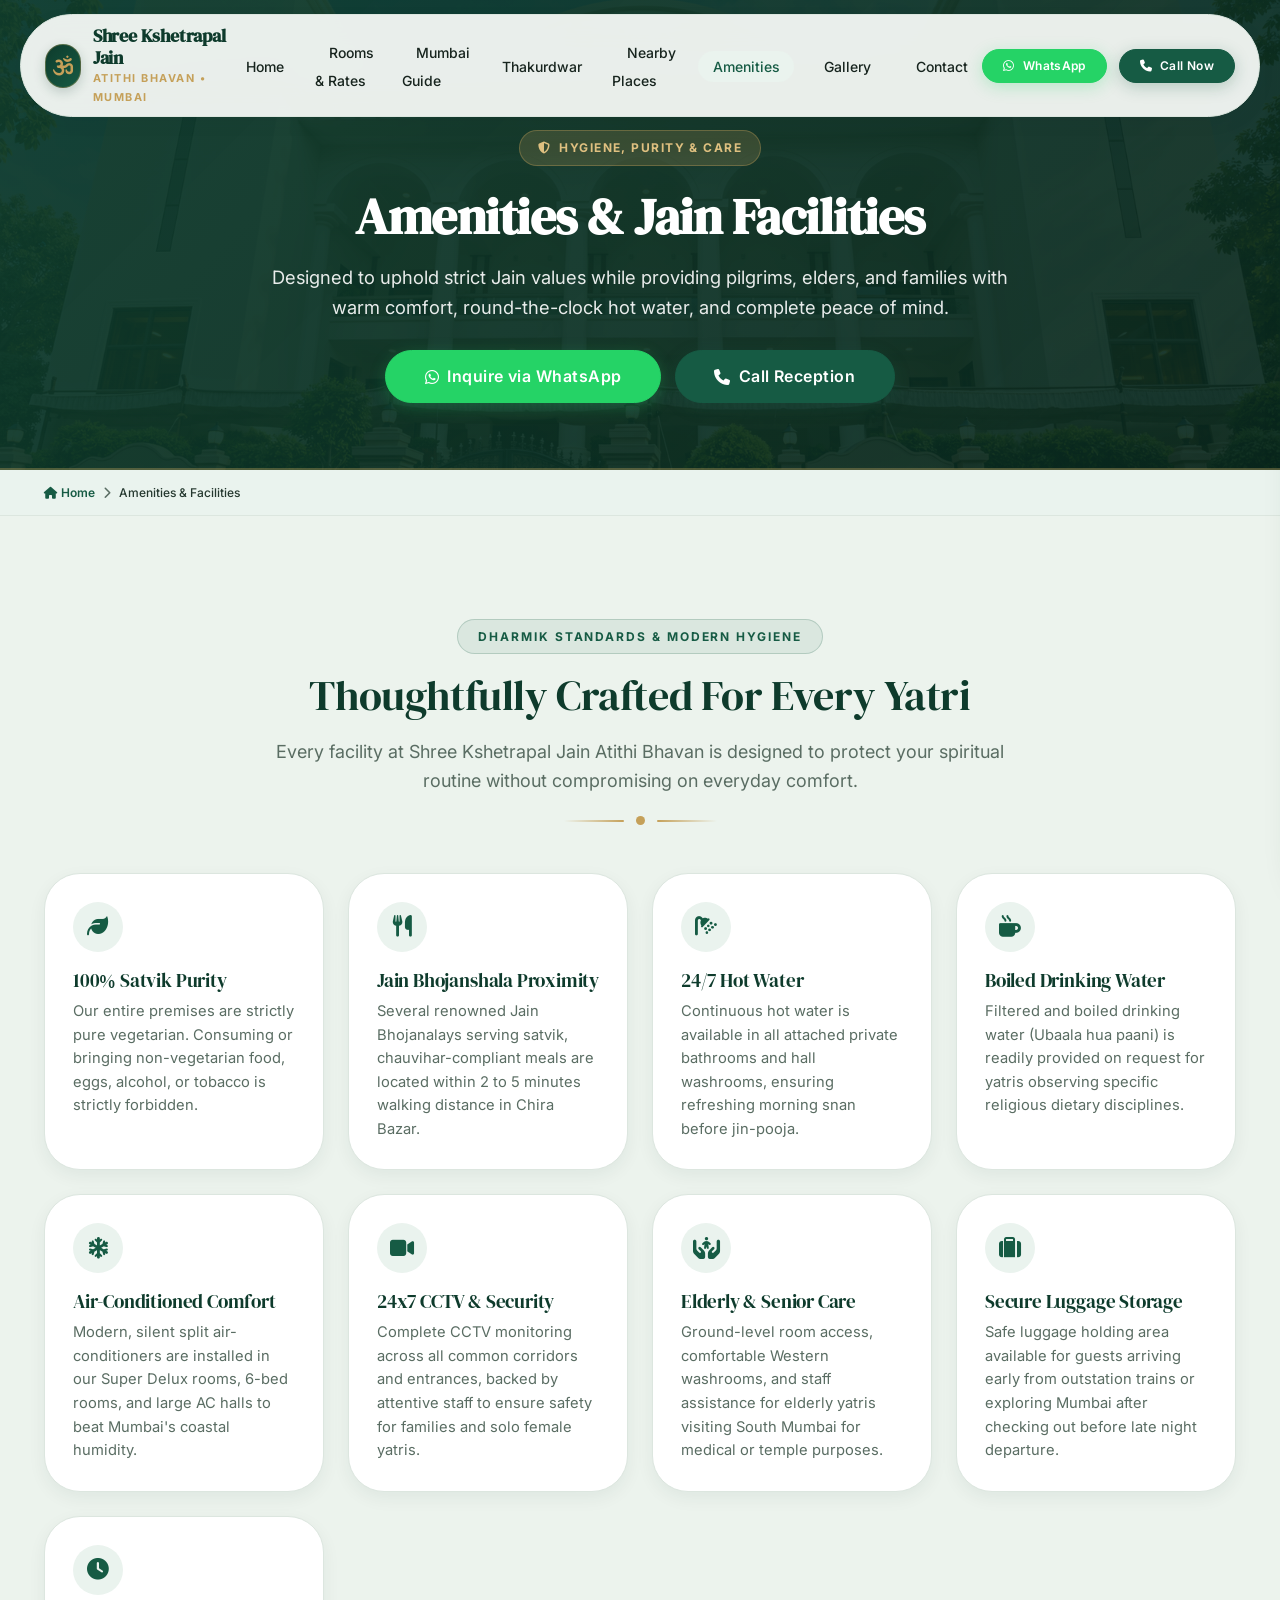
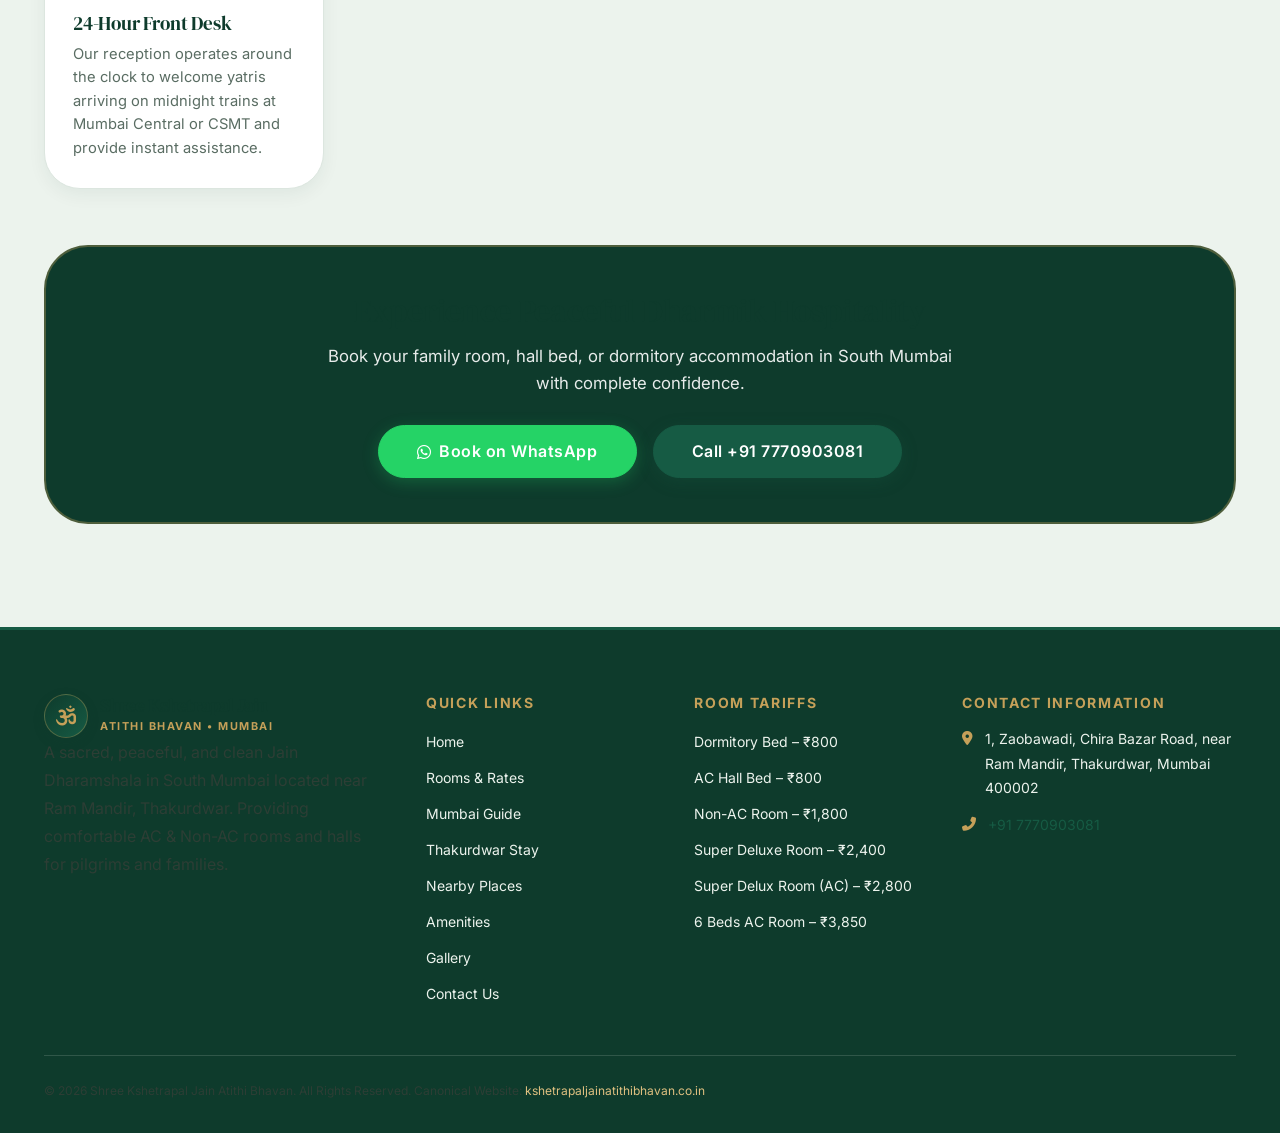
==== commit 102fb7b6: "Update phone number to 7770903081 across the site" ====
--- a/amenities/index.html
+++ b/amenities/index.html
@@ -5,9 +5,9 @@
   <meta name="viewport" content="width=device-width, initial-scale=1.0">
 
   <!-- SEO Meta Tags -->
-  <title>Amenities & Jain Facilities | Shree Kshetrapal Jain Atithi Bhavan Mumbai</title>
-  <meta name="title" content="Amenities & Jain Facilities | Shree Kshetrapal Jain Atithi Bhavan Mumbai">
-  <meta name="description" content="Discover guest amenities at Shree Kshetrapal Jain Atithi Bhavan, Thakurdwar: 24/7 hot water, satvik environment, boiled water, CCTV security, and Jain bhojanshala access.">
+  <title>Amenities & Satvik Dining | Shree Kshetrapal Bhavan</title>
+  <meta name="title" content="Amenities & Satvik Dining | Shree Kshetrapal Bhavan">
+  <meta name="description" content="Guest amenities at Shree Kshetrapal Jain Atithi Bhavan, Thakurdwar: 24/7 hot water, pure satvik atmosphere, boiled water, CCTV security & bhojanalay access.">
   <meta name="keywords" content="Jain friendly accommodation Mumbai, satvik food near Dharamshala, boiled drinking water Jain stay, elder friendly Dharamshala Mumbai, 24 hour hot water Dharamshala">
   <meta name="robots" content="index, follow, max-image-preview:large, max-snippet:-1, max-video-preview:-1">
   <link rel="canonical" href="https://www.kshetrapaljainatithibhavan.co.in/amenities/">
@@ -15,9 +15,16 @@
   <!-- Open Graph -->
   <meta property="og:type" content="article">
   <meta property="og:url" content="https://www.kshetrapaljainatithibhavan.co.in/amenities/">
-  <meta property="og:title" content="Amenities & Jain Facilities | Shree Kshetrapal Jain Atithi Bhavan Mumbai">
-  <meta property="og:description" content="Hygienic, comfortable, and spiritually compliant facilities for yatris and families in South Mumbai.">
+  <meta property="og:title" content="Amenities & Satvik Dining | Shree Kshetrapal Bhavan">
+  <meta property="og:description" content="Guest amenities at Shree Kshetrapal Jain Atithi Bhavan, Thakurdwar: 24/7 hot water, pure satvik atmosphere, boiled water, CCTV security & bhojanalay access.">
   <meta property="og:image" content="https://www.kshetrapaljainatithibhavan.co.in/images/hero-bg.png">
+
+  <!-- Twitter Card -->
+  <meta name="twitter:card" content="summary_large_image">
+  <meta name="twitter:url" content="https://www.kshetrapaljainatithibhavan.co.in/amenities/">
+  <meta name="twitter:title" content="Amenities & Satvik Dining | Shree Kshetrapal Bhavan">
+  <meta name="twitter:description" content="Guest amenities at Shree Kshetrapal Jain Atithi Bhavan, Thakurdwar: 24/7 hot water, pure satvik atmosphere, boiled water, CCTV security & bhojanalay access.">
+  <meta name="twitter:image" content="https://www.kshetrapaljainatithibhavan.co.in/images/hero-bg.png">
 
   <!-- Fonts & Icons -->
   <link rel="preconnect" href="https://fonts.googleapis.com">
@@ -54,6 +61,12 @@
   </script>
 
   <script src="../js/number-change.js"></script>
+
+  <!-- Vercel Web Analytics -->
+  <script>
+    window.va = window.va || function () { (window.vaq = window.vaq || []).push(arguments); };
+  </script>
+  <script defer src="/_vercel/insights/script.js"></script>
 </head>
 <body>
 
@@ -80,8 +93,8 @@
       </ul>
 
       <div class="nav-actions">
-        <a href="https://wa.me/919760933661?text=Hello%2C%20I%20want%20to%20know%20about%20room%20availability%20and%20booking" target="_blank" class="btn btn-whatsapp btn-sm nav-btn-wa" aria-label="Chat on WhatsApp"><i class="fab fa-whatsapp"></i><span class="nav-btn-text"> WhatsApp</span></a>
-        <a href="tel:+919760933661" class="btn btn-primary btn-sm nav-btn-call" aria-label="Call Reception"><i class="fas fa-phone"></i><span class="nav-btn-text"> Call Now</span></a>
+        <a href="https://wa.me/917770903081?text=Hello%2C%20I%20want%20to%20know%20about%20room%20availability%20and%20booking" target="_blank" class="btn btn-whatsapp btn-sm nav-btn-wa" aria-label="Chat on WhatsApp"><i class="fab fa-whatsapp"></i><span class="nav-btn-text"> WhatsApp</span></a>
+        <a href="tel:+917770903081" class="btn btn-primary btn-sm nav-btn-call" aria-label="Call Reception"><i class="fas fa-phone"></i><span class="nav-btn-text"> Call Now</span></a>
         <button class="nav-toggle" id="navToggle" aria-label="Toggle Navigation Menu"><i class="fas fa-bars"></i></button>
       </div>
     </div>
@@ -109,8 +122,8 @@
       <li><a href="../contact/" class="drawer-link"><i class="fas fa-phone-alt"></i> <span>Contact & Directions</span></a></li>
     </ul>
     <div class="drawer-actions">
-      <a href="tel:+919760933661" class="btn btn-primary"><i class="fas fa-phone me-2"></i> Call +91 9760933661</a>
-      <a href="https://wa.me/919760933661?text=Hello%2C%20I%20want%20to%20know%20about%20room%20availability%20and%20booking" target="_blank" class="btn btn-whatsapp"><i class="fab fa-whatsapp me-2"></i> WhatsApp Booking</a>
+      <a href="tel:+917770903081" class="btn btn-primary"><i class="fas fa-phone me-2"></i> Call +91 7770903081</a>
+      <a href="https://wa.me/917770903081?text=Hello%2C%20I%20want%20to%20know%20about%20room%20availability%20and%20booking" target="_blank" class="btn btn-whatsapp"><i class="fab fa-whatsapp me-2"></i> WhatsApp Booking</a>
     </div>
   </aside>
 
@@ -121,10 +134,10 @@
       <h1 class="subpage-title">Amenities & Jain Facilities</h1>
       <p class="subpage-subtitle">Designed to uphold strict Jain values while providing pilgrims, elders, and families with warm comfort, round-the-clock hot water, and complete peace of mind.</p>
       <div class="subpage-actions">
-        <a href="https://wa.me/919760933661?text=Hello%2C%20I%20want%20to%20know%20about%20facilities%20at%20Kshetrapal%20Bhavan" target="_blank" class="btn btn-whatsapp btn-lg">
+        <a href="https://wa.me/917770903081?text=Hello%2C%20I%20want%20to%20know%20about%20facilities%20at%20Kshetrapal%20Bhavan" target="_blank" class="btn btn-whatsapp btn-lg">
           <i class="fab fa-whatsapp me-2"></i> Inquire via WhatsApp
         </a>
-        <a href="tel:+919760933661" class="btn btn-primary btn-lg">
+        <a href="tel:+917770903081" class="btn btn-primary btn-lg">
           <i class="fas fa-phone me-2"></i> Call Reception
         </a>
       </div>
@@ -218,11 +231,11 @@
           Book your family room, hall bed, or dormitory accommodation in South Mumbai with complete confidence.
         </p>
         <div style="display: flex; flex-wrap: wrap; gap: 1rem; justify-content: center;">
-          <a href="https://wa.me/919760933661?text=Hello%2C%20I%20want%20to%20book%20a%20stay%20at%20Shree%20Kshetrapal%20Bhavan" target="_blank" class="btn btn-whatsapp btn-lg">
+          <a href="https://wa.me/917770903081?text=Hello%2C%20I%20want%20to%20book%20a%20stay%20at%20Shree%20Kshetrapal%20Bhavan" target="_blank" class="btn btn-whatsapp btn-lg">
             <i class="fab fa-whatsapp me-2"></i> Book on WhatsApp
           </a>
-          <a href="tel:+919760933661" class="btn btn-primary btn-lg">
-            <i class="fas fa-phone me-2"></i> Call +91 9760933661
+          <a href="tel:+917770903081" class="btn btn-primary btn-lg">
+            <i class="fas fa-phone me-2"></i> Call +91 7770903081
           </a>
         </div>
       </div>
@@ -280,7 +293,7 @@
             </div>
             <div class="footer-contact-item">
               <i class="fas fa-phone-alt"></i>
-              <span><a href="tel:+919760933661">+91 9760933661</a></span>
+              <span><a href="tel:+917770903081">+91 7770903081</a></span>
             </div>
           </div>
         </div>
@@ -295,11 +308,11 @@
   <!-- Mobile Sticky Bottom Bar -->
   <aside class="mobile-sticky-bar" id="mobileStickyBar" aria-label="Mobile Quick Action Bar">
     <div class="mobile-bar-actions">
-      <a href="tel:+919760933661" class="mobile-bar-btn mobile-bar-call" aria-label="Call Reception">
+      <a href="tel:+917770903081" class="mobile-bar-btn mobile-bar-call" aria-label="Call Reception">
         <i class="fas fa-phone-alt"></i>
         <span>Call</span>
       </a>
-      <a href="https://wa.me/919760933661?text=Hello%2C%20I%20want%20to%20know%20about%20room%20availability%20and%20booking" target="_blank" class="mobile-bar-btn mobile-bar-wa" aria-label="Chat on WhatsApp">
+      <a href="https://wa.me/917770903081?text=Hello%2C%20I%20want%20to%20know%20about%20room%20availability%20and%20booking" target="_blank" class="mobile-bar-btn mobile-bar-wa" aria-label="Chat on WhatsApp">
         <i class="fab fa-whatsapp"></i>
         <span>WhatsApp</span>
       </a>
